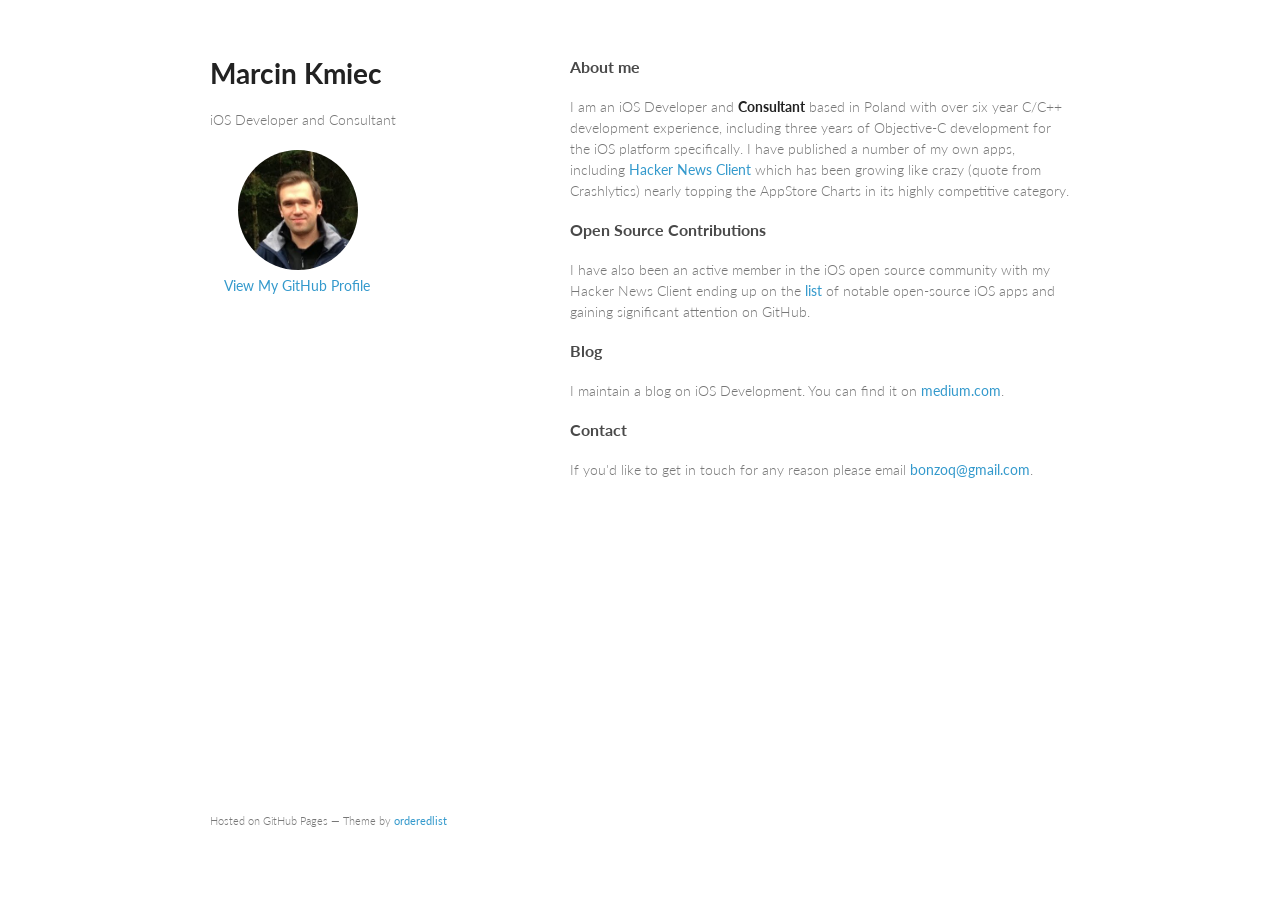
==== index.html @ d4675970 "Initial commit" ====
<!doctype html>
<html>


  <head>
  
  <script>
  (function(i,s,o,g,r,a,m){i['GoogleAnalyticsObject']=r;i[r]=i[r]||function(){
  (i[r].q=i[r].q||[]).push(arguments)},i[r].l=1*new Date();a=s.createElement(o),
  m=s.getElementsByTagName(o)[0];a.async=1;a.src=g;m.parentNode.insertBefore(a,m)
  })(window,document,'script','//www.google-analytics.com/analytics.js','ga');

  ga('create', 'UA-53423031-1', 'auto');
  ga('send', 'pageview');

</script>

    <meta charset="utf-8">
    <meta http-equiv="X-UA-Compatible" content="chrome=1">
    <title>Marcin Kmiec iOS Developer</title>

    <link rel="stylesheet" href="stylesheets/styles.css">
    <link rel="stylesheet" href="stylesheets/pygment_trac.css">
    <meta name="viewport" content="width=device-width, initial-scale=1, user-scalable=no">
    <!--[if lt IE 9]>
    <script src="//html5shiv.googlecode.com/svn/trunk/html5.js"></script>
    <![endif]-->
  </head>
  <body>
    <div class="wrapper">
      <header>
        <h1>Marcin Kmiec</h1>
        <p>iOS Developer and Consultant</p>
        
        
        <img src="dsad2313.jpeg" 
         width="120 px" height="120 px" style="margin-left:2em;  border-radius: 50%;">

        <p class="view" style="margin-left:1em;" ><a href="https://github.com/bonzoq">View My GitHub Profile</a></p>

      </header>
      <section>
        <h3>
<a id="about-me" class="anchor" href="#about-me" aria-hidden="true"><span class="octicon octicon-link"></span></a>About me</h3>

<p>I am an iOS Developer and <strong>Consultant</strong> based in Poland with over six year C/C++ development experience, including three years of Objective-C development for the iOS platform specifically. I have published a number of my own apps, including <a href="https://itunes.apple.com/us/app/hacker-news-client/id939454231?mt=8&amp;ign-mpt=uo%3D4">Hacker News Client</a> which has been growing like crazy (quote from Crashlytics) nearly topping the AppStore Charts in its highly competitive category. </p>

<h3>
<a id="open-source-contributions" class="anchor" href="#open-source-contributions" aria-hidden="true"><span class="octicon octicon-link"></span></a>Open Source Contributions</h3>

<p>I have also been an active member in the iOS open source community with my Hacker News Client ending up on the <a href="http://en.wikipedia.org/wiki/List_of_free_and_open-source_iOS_applications#News">list</a> of notable open-source iOS apps and gaining significant attention on GitHub.</p>

<h3>
<a id="blog" class="anchor" href="#blog" aria-hidden="true"><span class="octicon octicon-link"></span></a>Blog</h3>

<p>I maintain a blog on iOS Development. You can find it on <a href="https://medium.com/@Bonzoq">medium.com</a>. </p>

<h3>
<a id="contact" class="anchor" href="#contact" aria-hidden="true"><span class="octicon octicon-link"></span></a>Contact</h3>

<p>If you'd like to get in touch for any reason please email <a href="mailto:bonzoq@gmail.com">bonzoq@gmail.com</a>. </p>
      </section>
      <footer>
        <p><small>Hosted on GitHub Pages &mdash; Theme by <a href="https://github.com/orderedlist">orderedlist</a></small></p>
      </footer>
    </div>
    <script src="javascripts/scale.fix.js"></script>
    
  </body>
</html>
---- stylesheets/styles.css ----
@import url(https://fonts.googleapis.com/css?family=Lato:300italic,700italic,300,700);

body {
  padding:50px;
  font:14px/1.5 Lato, "Helvetica Neue", Helvetica, Arial, sans-serif;
  color:#777;
  font-weight:300;
}

h1, h2, h3, h4, h5, h6 {
  color:#222;
  margin:0 0 20px;
}

p, ul, ol, table, pre, dl {
  margin:0 0 20px;
}

h1, h2, h3 {
  line-height:1.1;
}

h1 {
  font-size:28px;
}

h2 {
  color:#393939;
}

h3, h4, h5, h6 {
  color:#494949;
}

a {
  color:#39c;
  font-weight:400;
  text-decoration:none;
}

a small {
  font-size:11px;
  color:#777;
  margin-top:-0.6em;
  display:block;
}

.wrapper {
  width:860px;
  margin:0 auto;
}

blockquote {
  border-left:1px solid #e5e5e5;
  margin:0;
  padding:0 0 0 20px;
  font-style:italic;
}

code, pre {
  font-family:Monaco, Bitstream Vera Sans Mono, Lucida Console, Terminal;
  color:#333;
  font-size:12px;
}

pre {
  padding:8px 15px;
  background: #f8f8f8;
  border-radius:5px;
  border:1px solid #e5e5e5;
  overflow-x: auto;
}

table {
  width:100%;
  border-collapse:collapse;
}

th, td {
  text-align:left;
  padding:5px 10px;
  border-bottom:1px solid #e5e5e5;
}

dt {
  color:#444;
  font-weight:700;
}

th {
  color:#444;
}

img {
  max-width:100%;
}

header {
  width:270px;
  float:left;
  position:fixed;
}

header ul {
  list-style:none;
  height:40px;

  padding:0;

  background: #eee;
  background: -moz-linear-gradient(top, #f8f8f8 0%, #dddddd 100%);
  background: -webkit-gradient(linear, left top, left bottom, color-stop(0%,#f8f8f8), color-stop(100%,#dddddd));
  background: -webkit-linear-gradient(top, #f8f8f8 0%,#dddddd 100%);
  background: -o-linear-gradient(top, #f8f8f8 0%,#dddddd 100%);
  background: -ms-linear-gradient(top, #f8f8f8 0%,#dddddd 100%);
  background: linear-gradient(top, #f8f8f8 0%,#dddddd 100%);

  border-radius:5px;
  border:1px solid #d2d2d2;
  box-shadow:inset #fff 0 1px 0, inset rgba(0,0,0,0.03) 0 -1px 0;
  width:270px;
}

header li {
  width:89px;
  float:left;
  border-right:1px solid #d2d2d2;
  height:40px;
}

header ul a {
  line-height:1;
  font-size:11px;
  color:#999;
  display:block;
  text-align:center;
  padding-top:6px;
  height:40px;
}

strong {
  color:#222;
  font-weight:700;
}

header ul li + li {
  width:88px;
  border-left:1px solid #fff;
}

header ul li + li + li {
  border-right:none;
  width:89px;
}

header ul a strong {
  font-size:14px;
  display:block;
  color:#222;
}

section {
  width:500px;
  float:right;
  padding-bottom:50px;
}

small {
  font-size:11px;
}

hr {
  border:0;
  background:#e5e5e5;
  height:1px;
  margin:0 0 20px;
}

footer {
  width:270px;
  float:left;
  position:fixed;
  bottom:50px;
}

@media print, screen and (max-width: 960px) {

  div.wrapper {
    width:auto;
    margin:0;
  }

  header, section, footer {
    float:none;
    position:static;
    width:auto;
  }

  header {
    padding-right:320px;
  }

  section {
    border:1px solid #e5e5e5;
    border-width:1px 0;
    padding:20px 0;
    margin:0 0 20px;
  }

  header a small {
    display:inline;
  }

  header ul {
    position:absolute;
    right:50px;
    top:52px;
  }
}

@media print, screen and (max-width: 720px) {
  body {
    word-wrap:break-word;
  }

  header {
    padding:0;
  }

  header ul, header p.view {
    position:static;
  }

  pre, code {
    word-wrap:normal;
  }
}

@media print, screen and (max-width: 480px) {
  body {
    padding:15px;
  }

  header ul {
    display:none;
  }
}

@media print {
  body {
    padding:0.4in;
    font-size:12pt;
    color:#444;
  }
}
---- stylesheets/pygment_trac.css ----
.highlight  { background: #ffffff; }
.highlight .c { color: #999988; font-style: italic } /* Comment */
.highlight .err { color: #a61717; background-color: #e3d2d2 } /* Error */
.highlight .k { font-weight: bold } /* Keyword */
.highlight .o { font-weight: bold } /* Operator */
.highlight .cm { color: #999988; font-style: italic } /* Comment.Multiline */
.highlight .cp { color: #999999; font-weight: bold } /* Comment.Preproc */
.highlight .c1 { color: #999988; font-style: italic } /* Comment.Single */
.highlight .cs { color: #999999; font-weight: bold; font-style: italic } /* Comment.Special */
.highlight .gd { color: #000000; background-color: #ffdddd } /* Generic.Deleted */
.highlight .gd .x { color: #000000; background-color: #ffaaaa } /* Generic.Deleted.Specific */
.highlight .ge { font-style: italic } /* Generic.Emph */
.highlight .gr { color: #aa0000 } /* Generic.Error */
.highlight .gh { color: #999999 } /* Generic.Heading */
.highlight .gi { color: #000000; background-color: #ddffdd } /* Generic.Inserted */
.highlight .gi .x { color: #000000; background-color: #aaffaa } /* Generic.Inserted.Specific */
.highlight .go { color: #888888 } /* Generic.Output */
.highlight .gp { color: #555555 } /* Generic.Prompt */
.highlight .gs { font-weight: bold } /* Generic.Strong */
.highlight .gu { color: #800080; font-weight: bold; } /* Generic.Subheading */
.highlight .gt { color: #aa0000 } /* Generic.Traceback */
.highlight .kc { font-weight: bold } /* Keyword.Constant */
.highlight .kd { font-weight: bold } /* Keyword.Declaration */
.highlight .kn { font-weight: bold } /* Keyword.Namespace */
.highlight .kp { font-weight: bold } /* Keyword.Pseudo */
.highlight .kr { font-weight: bold } /* Keyword.Reserved */
.highlight .kt { color: #445588; font-weight: bold } /* Keyword.Type */
.highlight .m { color: #009999 } /* Literal.Number */
.highlight .s { color: #d14 } /* Literal.String */
.highlight .na { color: #008080 } /* Name.Attribute */
.highlight .nb { color: #0086B3 } /* Name.Builtin */
.highlight .nc { color: #445588; font-weight: bold } /* Name.Class */
.highlight .no { color: #008080 } /* Name.Constant */
.highlight .ni { color: #800080 } /* Name.Entity */
.highlight .ne { color: #990000; font-weight: bold } /* Name.Exception */
.highlight .nf { color: #990000; font-weight: bold } /* Name.Function */
.highlight .nn { color: #555555 } /* Name.Namespace */
.highlight .nt { color: #000080 } /* Name.Tag */
.highlight .nv { color: #008080 } /* Name.Variable */
.highlight .ow { font-weight: bold } /* Operator.Word */
.highlight .w { color: #bbbbbb } /* Text.Whitespace */
.highlight .mf { color: #009999 } /* Literal.Number.Float */
.highlight .mh { color: #009999 } /* Literal.Number.Hex */
.highlight .mi { color: #009999 } /* Literal.Number.Integer */
.highlight .mo { color: #009999 } /* Literal.Number.Oct */
.highlight .sb { color: #d14 } /* Literal.String.Backtick */
.highlight .sc { color: #d14 } /* Literal.String.Char */
.highlight .sd { color: #d14 } /* Literal.String.Doc */
.highlight .s2 { color: #d14 } /* Literal.String.Double */
.highlight .se { color: #d14 } /* Literal.String.Escape */
.highlight .sh { color: #d14 } /* Literal.String.Heredoc */
.highlight .si { color: #d14 } /* Literal.String.Interpol */
.highlight .sx { color: #d14 } /* Literal.String.Other */
.highlight .sr { color: #009926 } /* Literal.String.Regex */
.highlight .s1 { color: #d14 } /* Literal.String.Single */
.highlight .ss { color: #990073 } /* Literal.String.Symbol */
.highlight .bp { color: #999999 } /* Name.Builtin.Pseudo */
.highlight .vc { color: #008080 } /* Name.Variable.Class */
.highlight .vg { color: #008080 } /* Name.Variable.Global */
.highlight .vi { color: #008080 } /* Name.Variable.Instance */
.highlight .il { color: #009999 } /* Literal.Number.Integer.Long */

.type-csharp .highlight .k { color: #0000FF }
.type-csharp .highlight .kt { color: #0000FF }
.type-csharp .highlight .nf { color: #000000; font-weight: normal }
.type-csharp .highlight .nc { color: #2B91AF }
.type-csharp .highlight .nn { color: #000000 }
.type-csharp .highlight .s { color: #A31515 }
.type-csharp .highlight .sc { color: #A31515 }
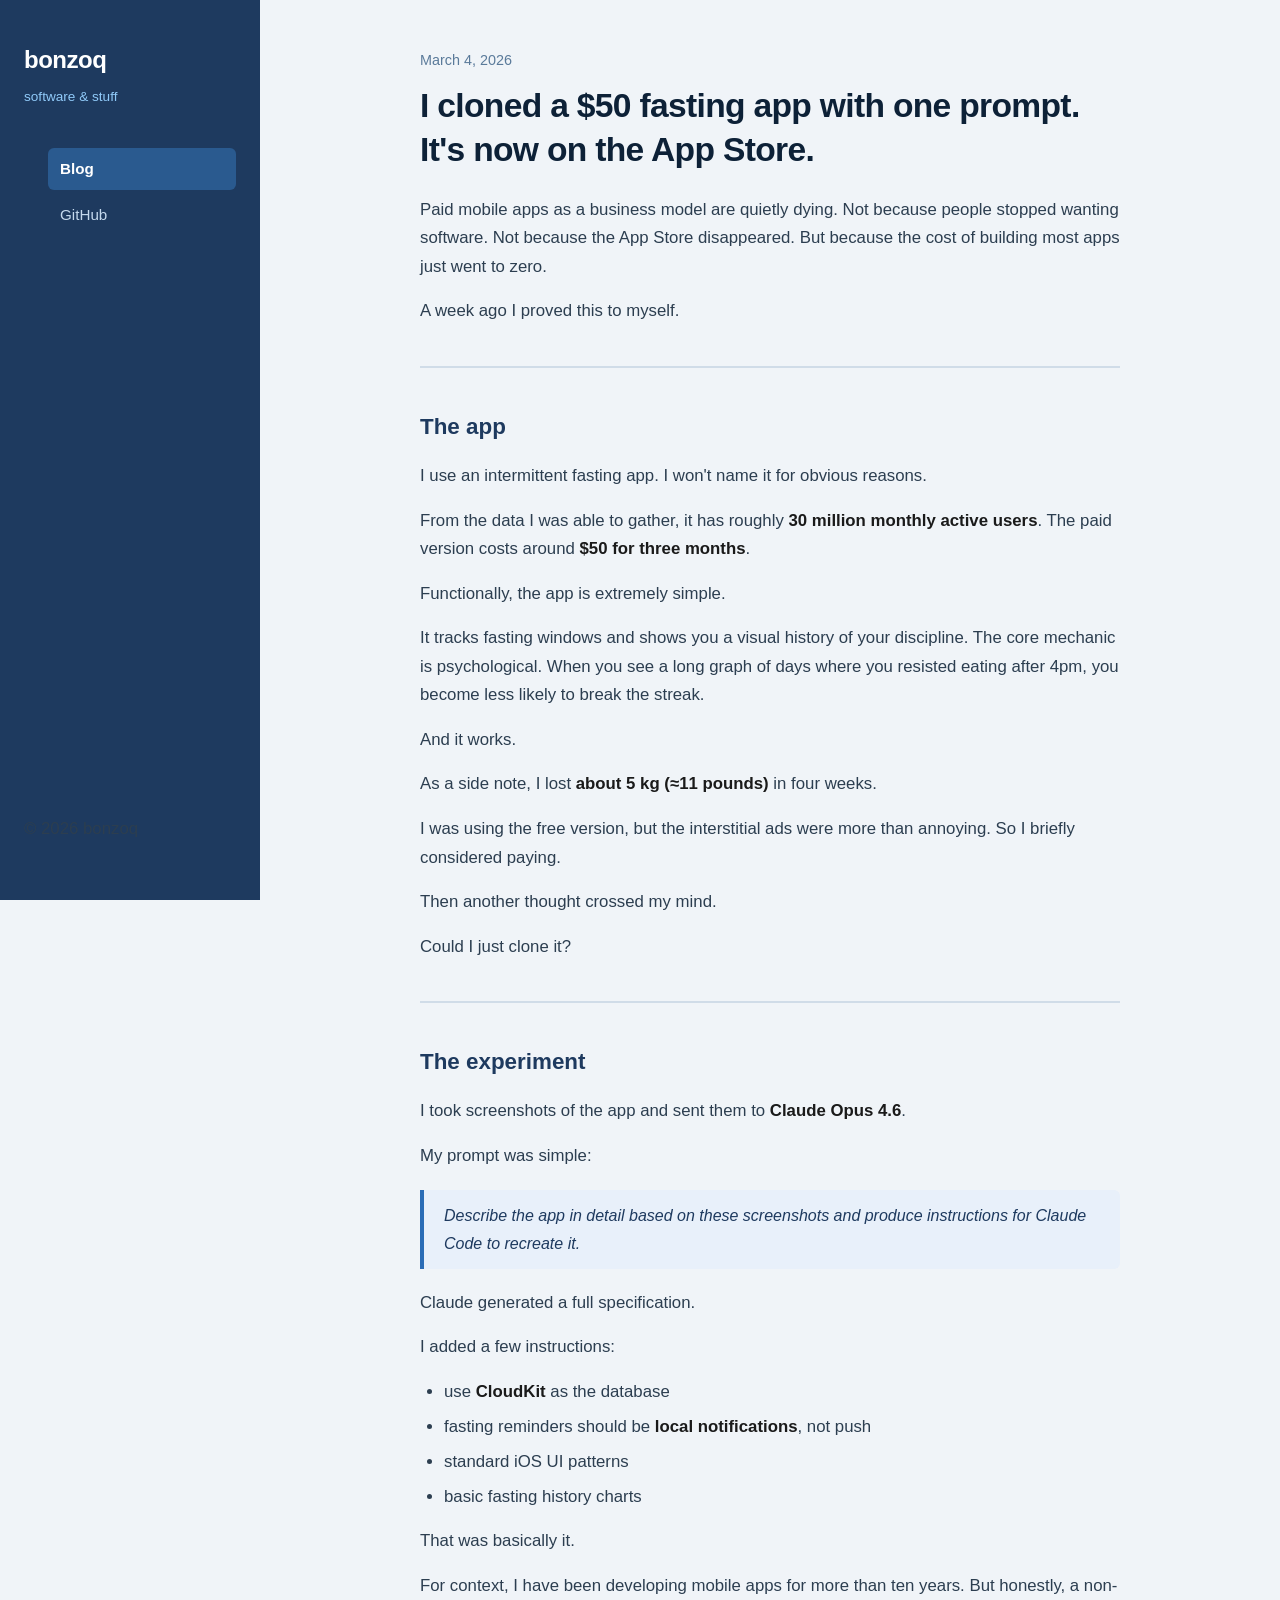
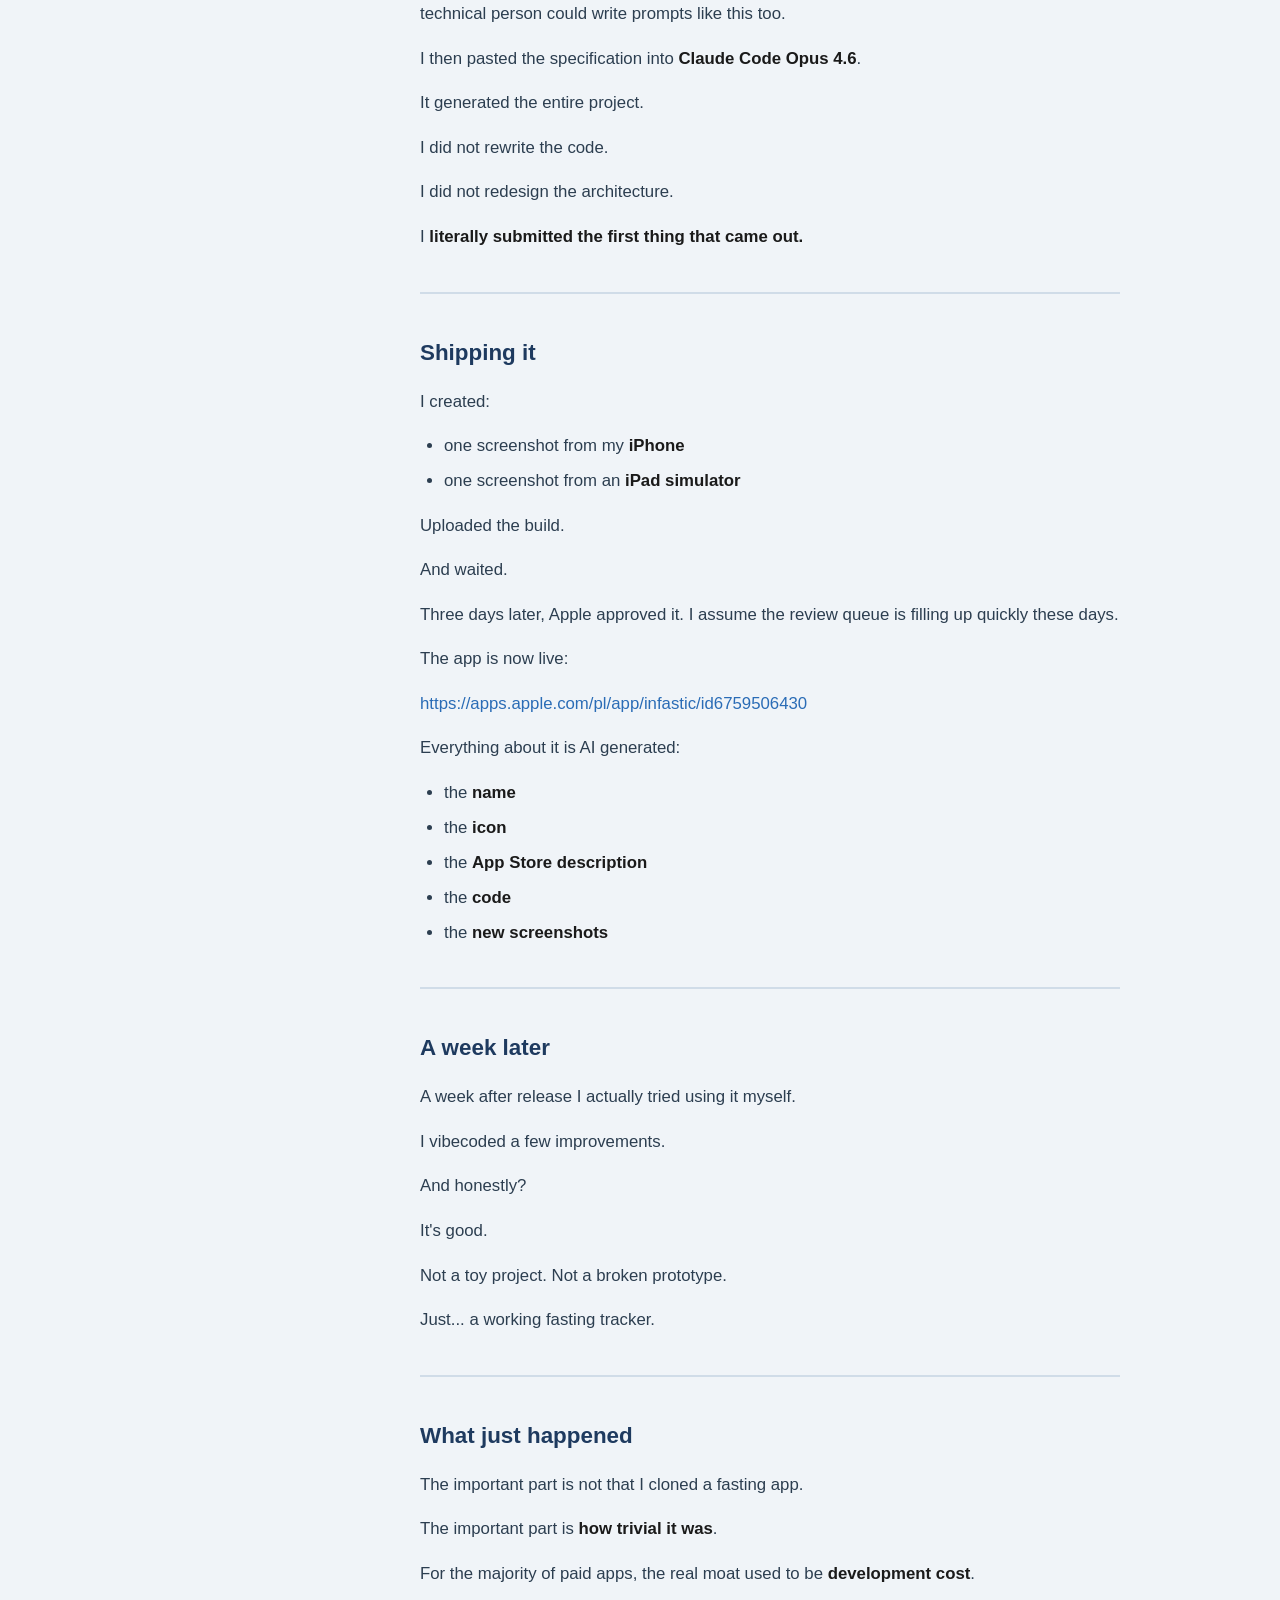
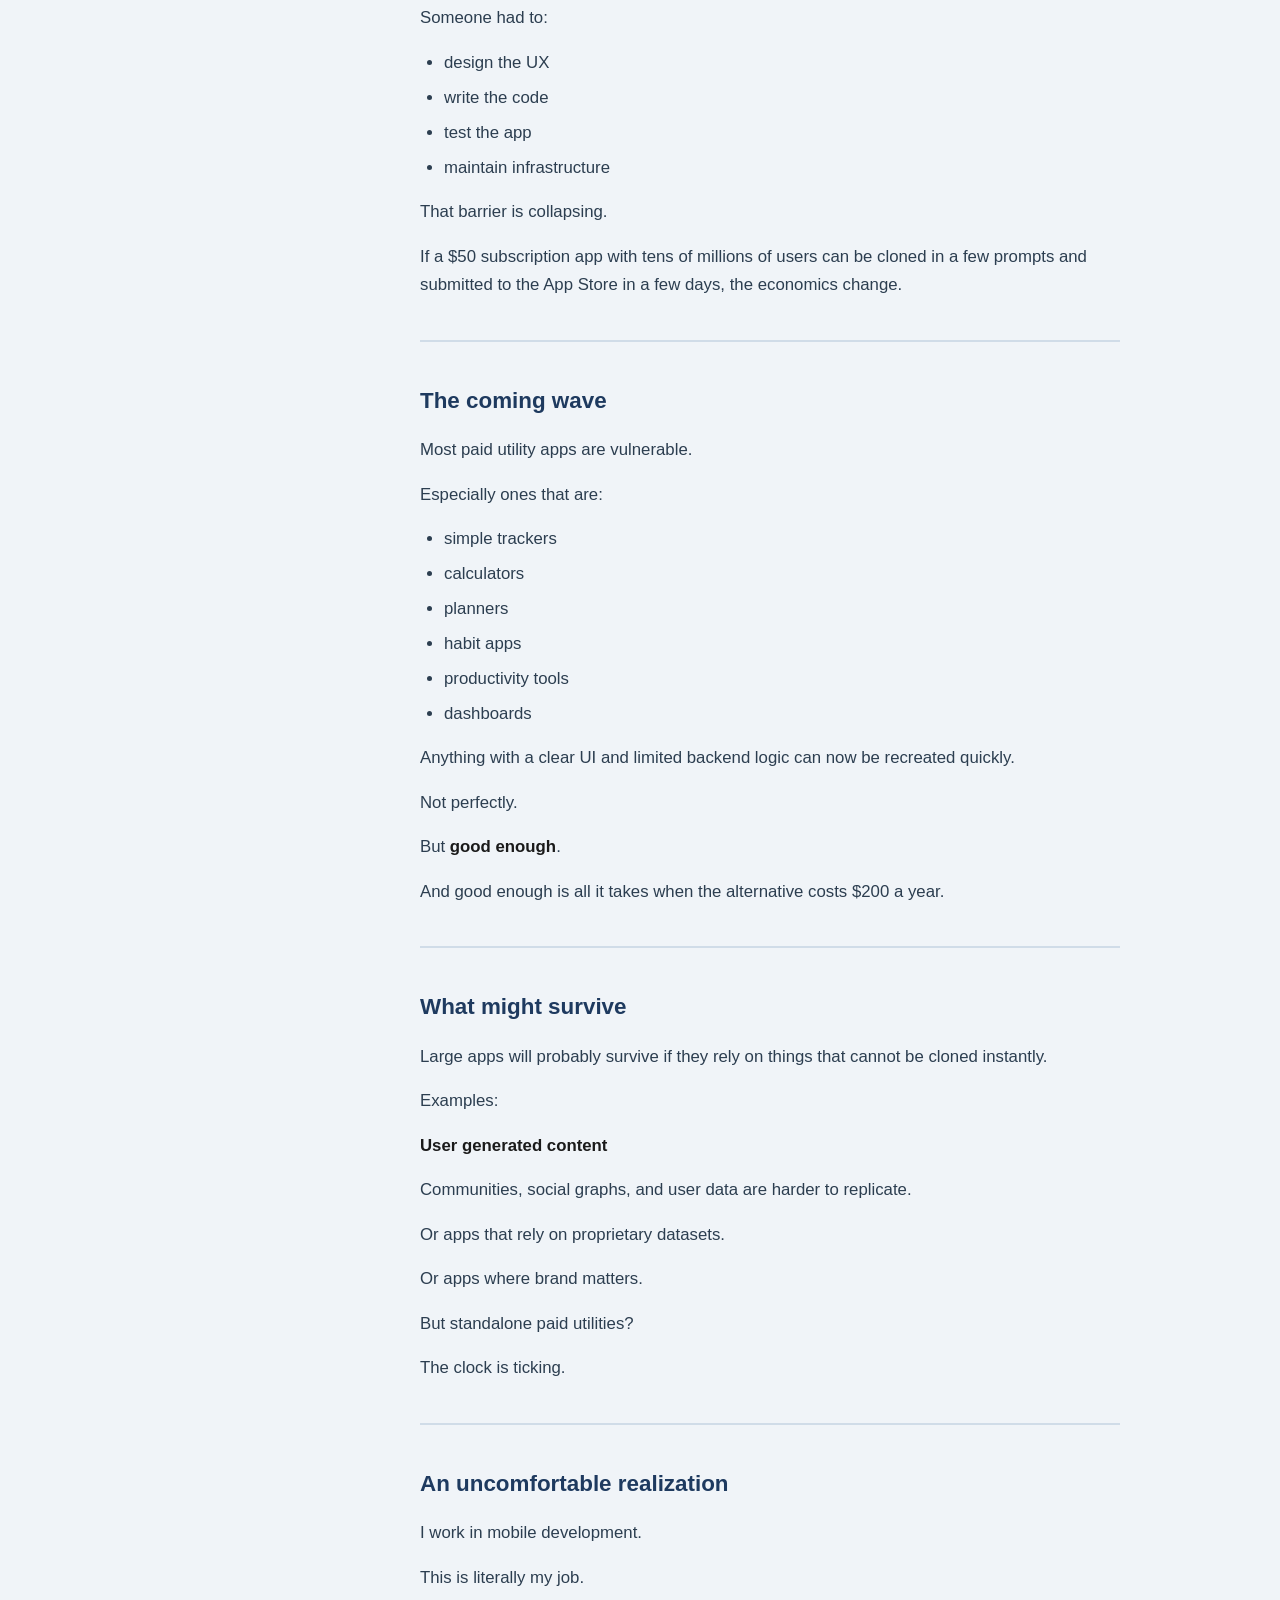
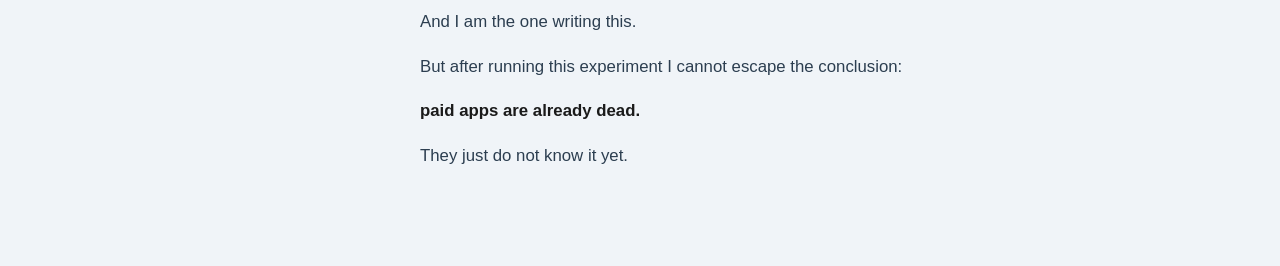
==== commit 4d6e7e08: "Initial blog with first post: paid apps are dead Co-Authored-By: Claude Opus 4.6 <noreply@anthropic." ====
--- a/index.html
+++ b/index.html
@@ -1,70 +1,159 @@
-<!doctype html>
-<html>
+<!DOCTYPE html>
+<html lang="en">
+<head>
+    <meta charset="UTF-8">
+    <meta name="viewport" content="width=device-width, initial-scale=1.0">
+    <title>bonzoq</title>
+    <link rel="stylesheet" href="style.css">
+</head>
+<body>
+    <aside class="sidebar">
+        <div class="sidebar-inner">
+            <a href="/" class="logo">bonzoq</a>
+            <p class="tagline">software & stuff</p>
+            <nav>
+                <ul>
+                    <li><a href="/" class="active">Blog</a></li>
+                    <li><a href="https://github.com/bonzoq">GitHub</a></li>
+                </ul>
+            </nav>
+            <div class="sidebar-footer">
+                <p>&copy; 2026 bonzoq</p>
+            </div>
+        </div>
+    </aside>
 
+    <main>
+        <article>
+            <div class="post-meta">March 4, 2026</div>
+            <h1>I cloned a $50 fasting app with one prompt. It's now on the App Store.</h1>
 
-  <head>
-  
-  <script>
-  (function(i,s,o,g,r,a,m){i['GoogleAnalyticsObject']=r;i[r]=i[r]||function(){
-  (i[r].q=i[r].q||[]).push(arguments)},i[r].l=1*new Date();a=s.createElement(o),
-  m=s.getElementsByTagName(o)[0];a.async=1;a.src=g;m.parentNode.insertBefore(a,m)
-  })(window,document,'script','//www.google-analytics.com/analytics.js','ga');
+            <p>Paid mobile apps as a business model are quietly dying. Not because people stopped wanting software. Not because the App Store disappeared. But because the cost of building most apps just went to zero.</p>
+            <p>A week ago I proved this to myself.</p>
 
-  ga('create', 'UA-53423031-1', 'auto');
-  ga('send', 'pageview');
+            <hr>
 
-</script>
+            <h2>The app</h2>
+            <p>I use an intermittent fasting app. I won't name it for obvious reasons.</p>
+            <p>From the data I was able to gather, it has roughly <strong>30 million monthly active users</strong>. The paid version costs around <strong>$50 for three months</strong>.</p>
+            <p>Functionally, the app is extremely simple.</p>
+            <p>It tracks fasting windows and shows you a visual history of your discipline. The core mechanic is psychological. When you see a long graph of days where you resisted eating after 4pm, you become less likely to break the streak.</p>
+            <p>And it works.</p>
+            <p>As a side note, I lost <strong>about 5 kg (&asymp;11 pounds)</strong> in four weeks.</p>
+            <p>I was using the free version, but the interstitial ads were more than annoying. So I briefly considered paying.</p>
+            <p>Then another thought crossed my mind.</p>
+            <p>Could I just clone it?</p>
 
-    <meta charset="utf-8">
-    <meta http-equiv="X-UA-Compatible" content="chrome=1">
-    <title>Marcin Kmiec iOS Developer</title>
+            <hr>
 
-    <link rel="stylesheet" href="stylesheets/styles.css">
-    <link rel="stylesheet" href="stylesheets/pygment_trac.css">
-    <meta name="viewport" content="width=device-width, initial-scale=1, user-scalable=no">
-    <!--[if lt IE 9]>
-    <script src="//html5shiv.googlecode.com/svn/trunk/html5.js"></script>
-    <![endif]-->
-  </head>
-  <body>
-    <div class="wrapper">
-      <header>
-        <h1>Marcin Kmiec</h1>
-        <p>iOS Developer and Consultant</p>
-        
-        
-        <img src="dsad2313.jpeg" 
-         width="120 px" height="120 px" style="margin-left:2em;  border-radius: 50%;">
+            <h2>The experiment</h2>
+            <p>I took screenshots of the app and sent them to <strong>Claude Opus 4.6</strong>.</p>
+            <p>My prompt was simple:</p>
+            <blockquote>Describe the app in detail based on these screenshots and produce instructions for Claude Code to recreate it.</blockquote>
+            <p>Claude generated a full specification.</p>
+            <p>I added a few instructions:</p>
+            <ul>
+                <li>use <strong>CloudKit</strong> as the database</li>
+                <li>fasting reminders should be <strong>local notifications</strong>, not push</li>
+                <li>standard iOS UI patterns</li>
+                <li>basic fasting history charts</li>
+            </ul>
+            <p>That was basically it.</p>
+            <p>For context, I have been developing mobile apps for more than ten years. But honestly, a non-technical person could write prompts like this too.</p>
+            <p>I then pasted the specification into <strong>Claude Code Opus 4.6</strong>.</p>
+            <p>It generated the entire project.</p>
+            <p>I did not rewrite the code.</p>
+            <p>I did not redesign the architecture.</p>
+            <p>I <strong>literally submitted the first thing that came out.</strong></p>
 
-        <p class="view" style="margin-left:1em;" ><a href="https://github.com/bonzoq">View My GitHub Profile</a></p>
+            <hr>
 
-      </header>
-      <section>
-        <h3>
-<a id="about-me" class="anchor" href="#about-me" aria-hidden="true"><span class="octicon octicon-link"></span></a>About me</h3>
+            <h2>Shipping it</h2>
+            <p>I created:</p>
+            <ul>
+                <li>one screenshot from my <strong>iPhone</strong></li>
+                <li>one screenshot from an <strong>iPad simulator</strong></li>
+            </ul>
+            <p>Uploaded the build.</p>
+            <p>And waited.</p>
+            <p>Three days later, Apple approved it. I assume the review queue is filling up quickly these days.</p>
+            <p>The app is now live:</p>
+            <p><a href="https://apps.apple.com/pl/app/infastic/id6759506430">https://apps.apple.com/pl/app/infastic/id6759506430</a></p>
+            <p>Everything about it is AI generated:</p>
+            <ul>
+                <li>the <strong>name</strong></li>
+                <li>the <strong>icon</strong></li>
+                <li>the <strong>App Store description</strong></li>
+                <li>the <strong>code</strong></li>
+                <li>the <strong>new screenshots</strong></li>
+            </ul>
 
-<p>I am an iOS Developer and <strong>Consultant</strong> based in Poland with over six year C/C++ development experience, including three years of Objective-C development for the iOS platform specifically. I have published a number of my own apps, including <a href="https://itunes.apple.com/us/app/hacker-news-client/id939454231?mt=8&amp;ign-mpt=uo%3D4">Hacker News Client</a> which has been growing like crazy (quote from Crashlytics) nearly topping the AppStore Charts in its highly competitive category. </p>
+            <hr>
 
-<h3>
-<a id="open-source-contributions" class="anchor" href="#open-source-contributions" aria-hidden="true"><span class="octicon octicon-link"></span></a>Open Source Contributions</h3>
+            <h2>A week later</h2>
+            <p>A week after release I actually tried using it myself.</p>
+            <p>I vibecoded a few improvements.</p>
+            <p>And honestly?</p>
+            <p>It's good.</p>
+            <p>Not a toy project. Not a broken prototype.</p>
+            <p>Just... a working fasting tracker.</p>
 
-<p>I have also been an active member in the iOS open source community with my Hacker News Client ending up on the <a href="http://en.wikipedia.org/wiki/List_of_free_and_open-source_iOS_applications#News">list</a> of notable open-source iOS apps and gaining significant attention on GitHub.</p>
+            <hr>
 
-<h3>
-<a id="blog" class="anchor" href="#blog" aria-hidden="true"><span class="octicon octicon-link"></span></a>Blog</h3>
+            <h2>What just happened</h2>
+            <p>The important part is not that I cloned a fasting app.</p>
+            <p>The important part is <strong>how trivial it was</strong>.</p>
+            <p>For the majority of paid apps, the real moat used to be <strong>development cost</strong>.</p>
+            <p>Someone had to:</p>
+            <ul>
+                <li>design the UX</li>
+                <li>write the code</li>
+                <li>test the app</li>
+                <li>maintain infrastructure</li>
+            </ul>
+            <p>That barrier is collapsing.</p>
+            <p>If a $50 subscription app with tens of millions of users can be cloned in a few prompts and submitted to the App Store in a few days, the economics change.</p>
 
-<p>I maintain a blog on iOS Development. You can find it on <a href="https://medium.com/@Bonzoq">medium.com</a>. </p>
+            <hr>
 
-<h3>
-<a id="contact" class="anchor" href="#contact" aria-hidden="true"><span class="octicon octicon-link"></span></a>Contact</h3>
+            <h2>The coming wave</h2>
+            <p>Most paid utility apps are vulnerable.</p>
+            <p>Especially ones that are:</p>
+            <ul>
+                <li>simple trackers</li>
+                <li>calculators</li>
+                <li>planners</li>
+                <li>habit apps</li>
+                <li>productivity tools</li>
+                <li>dashboards</li>
+            </ul>
+            <p>Anything with a clear UI and limited backend logic can now be recreated quickly.</p>
+            <p>Not perfectly.</p>
+            <p>But <strong>good enough</strong>.</p>
+            <p>And good enough is all it takes when the alternative costs $200 a year.</p>
 
-<p>If you'd like to get in touch for any reason please email <a href="mailto:bonzoq@gmail.com">bonzoq@gmail.com</a>. </p>
-      </section>
-      <footer>
-        <p><small>Hosted on GitHub Pages &mdash; Theme by <a href="https://github.com/orderedlist">orderedlist</a></small></p>
-      </footer>
-    </div>
-    <script src="javascripts/scale.fix.js"></script>
-    
-  </body>
-</html>+            <hr>
+
+            <h2>What might survive</h2>
+            <p>Large apps will probably survive if they rely on things that cannot be cloned instantly.</p>
+            <p>Examples:</p>
+            <p><strong>User generated content</strong></p>
+            <p>Communities, social graphs, and user data are harder to replicate.</p>
+            <p>Or apps that rely on proprietary datasets.</p>
+            <p>Or apps where brand matters.</p>
+            <p>But standalone paid utilities?</p>
+            <p>The clock is ticking.</p>
+
+            <hr>
+
+            <h2>An uncomfortable realization</h2>
+            <p>I work in mobile development.</p>
+            <p>This is literally my job.</p>
+            <p>And I am the one writing this.</p>
+            <p>But after running this experiment I cannot escape the conclusion:</p>
+            <p><strong>paid apps are already dead.</strong></p>
+            <p>They just do not know it yet.</p>
+        </article>
+    </main>
+</body>
+</html>
--- a/style.css
+++ b/style.css
@@ -0,0 +1,223 @@
+* {
+    margin: 0;
+    padding: 0;
+    box-sizing: border-box;
+}
+
+body {
+    font-family: -apple-system, BlinkMacSystemFont, 'Segoe UI', Helvetica, Arial, sans-serif;
+    line-height: 1.7;
+    color: #1a1a1a;
+    background: #f0f4f8;
+    display: flex;
+    min-height: 100vh;
+}
+
+/* ── Sidebar ── */
+
+.sidebar {
+    width: 260px;
+    background: #1e3a5f;
+    color: #fff;
+    position: fixed;
+    top: 0;
+    left: 0;
+    bottom: 0;
+    display: flex;
+    flex-direction: column;
+}
+
+.sidebar-inner {
+    padding: 2.5rem 1.5rem;
+    display: flex;
+    flex-direction: column;
+    height: 100%;
+}
+
+.logo {
+    font-weight: 800;
+    font-size: 1.5rem;
+    color: #fff;
+    text-decoration: none;
+    letter-spacing: -0.02em;
+}
+
+.logo:hover {
+    color: #90caf9;
+}
+
+.tagline {
+    color: #90caf9;
+    font-size: 0.85rem;
+    margin-top: 0.25rem;
+    margin-bottom: 2.5rem;
+}
+
+.sidebar nav ul {
+    list-style: none;
+}
+
+.sidebar nav li {
+    margin-bottom: 0.25rem;
+}
+
+.sidebar nav a {
+    display: block;
+    padding: 0.5rem 0.75rem;
+    color: #c5d9ed;
+    text-decoration: none;
+    font-size: 0.95rem;
+    border-radius: 6px;
+    transition: background 0.15s, color 0.15s;
+}
+
+.sidebar nav a:hover {
+    background: rgba(255, 255, 255, 0.1);
+    color: #fff;
+}
+
+.sidebar nav a.active {
+    background: #2a5a8f;
+    color: #fff;
+    font-weight: 600;
+}
+
+.sidebar-footer {
+    margin-top: auto;
+    color: #6a8db5;
+    font-size: 0.8rem;
+}
+
+/* ── Main content ── */
+
+main {
+    margin-left: 260px;
+    flex: 1;
+    padding: 3rem 2rem 5rem;
+    display: flex;
+    justify-content: center;
+}
+
+article {
+    max-width: 700px;
+    width: 100%;
+}
+
+.post-meta {
+    color: #5a7a9a;
+    font-size: 0.9rem;
+    margin-bottom: 0.75rem;
+    font-weight: 500;
+}
+
+h1 {
+    font-size: 2.1rem;
+    line-height: 1.3;
+    margin-bottom: 1.5rem;
+    font-weight: 800;
+    letter-spacing: -0.02em;
+    color: #0d2137;
+}
+
+h2 {
+    font-size: 1.4rem;
+    margin-top: 0.5rem;
+    margin-bottom: 1rem;
+    font-weight: 700;
+    color: #1e3a5f;
+}
+
+p {
+    margin-bottom: 1rem;
+    font-size: 1.05rem;
+    color: #2c3e50;
+}
+
+hr {
+    border: none;
+    border-top: 2px solid #d0dce8;
+    margin: 2.5rem 0;
+}
+
+ul {
+    margin-bottom: 1rem;
+    padding-left: 1.5rem;
+}
+
+li {
+    margin-bottom: 0.4rem;
+    font-size: 1.05rem;
+    color: #2c3e50;
+}
+
+a {
+    color: #2a6cb6;
+    text-decoration: none;
+}
+
+a:hover {
+    text-decoration: underline;
+    color: #1a4a80;
+}
+
+strong {
+    color: #1a1a1a;
+}
+
+blockquote {
+    border-left: 4px solid #2a6cb6;
+    padding: 0.75rem 1.25rem;
+    margin: 1.25rem 0;
+    background: #e8f0fa;
+    border-radius: 0 6px 6px 0;
+    color: #1e3a5f;
+    font-style: italic;
+}
+
+/* ── Mobile ── */
+
+@media (max-width: 768px) {
+    body {
+        flex-direction: column;
+    }
+
+    .sidebar {
+        position: relative;
+        width: 100%;
+        height: auto;
+    }
+
+    .sidebar-inner {
+        padding: 1.5rem;
+        flex-direction: row;
+        flex-wrap: wrap;
+        align-items: center;
+        gap: 0.5rem 1.5rem;
+    }
+
+    .tagline {
+        margin: 0;
+    }
+
+    .sidebar nav {
+        width: 100%;
+    }
+
+    .sidebar nav ul {
+        display: flex;
+        gap: 0.25rem;
+    }
+
+    .sidebar-footer {
+        display: none;
+    }
+
+    main {
+        margin-left: 0;
+        padding: 2rem 1.25rem 3rem;
+    }
+
+    h1 {
+        font-size: 1.5rem;
+    }
+}
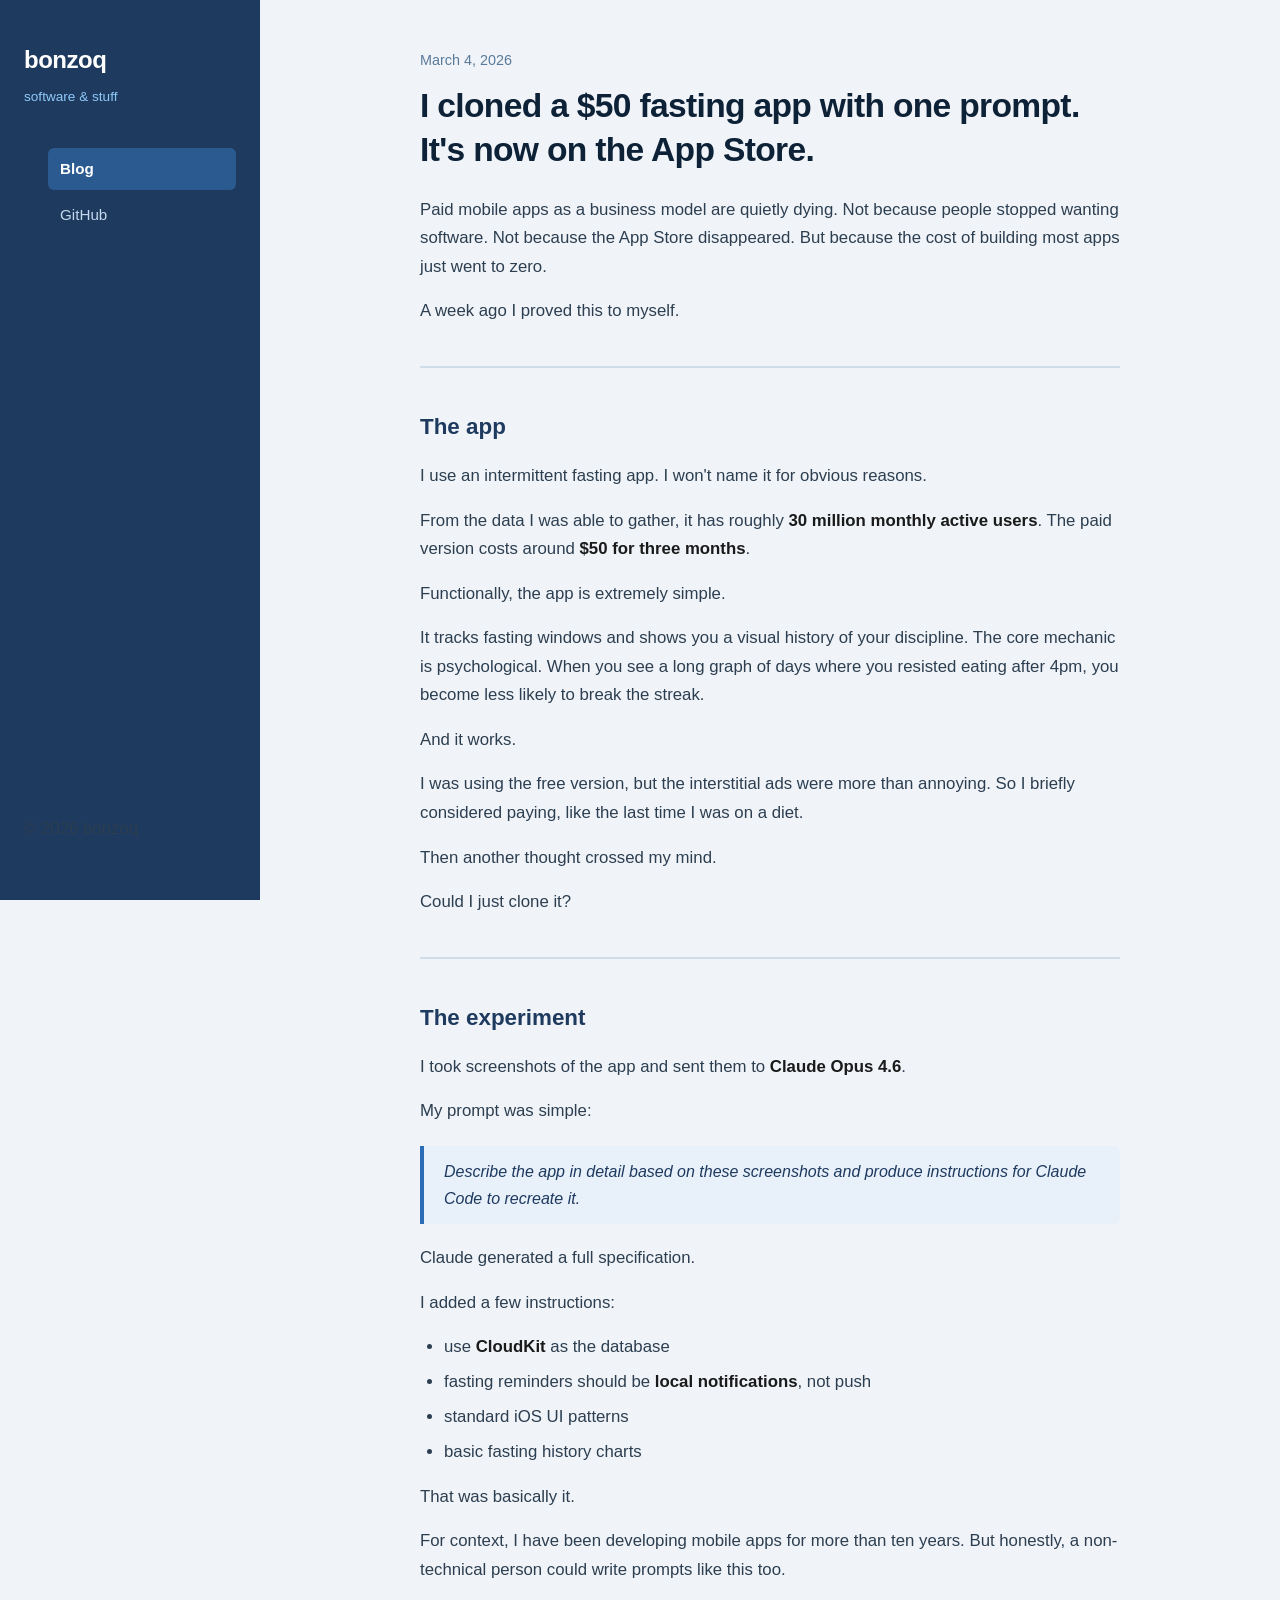
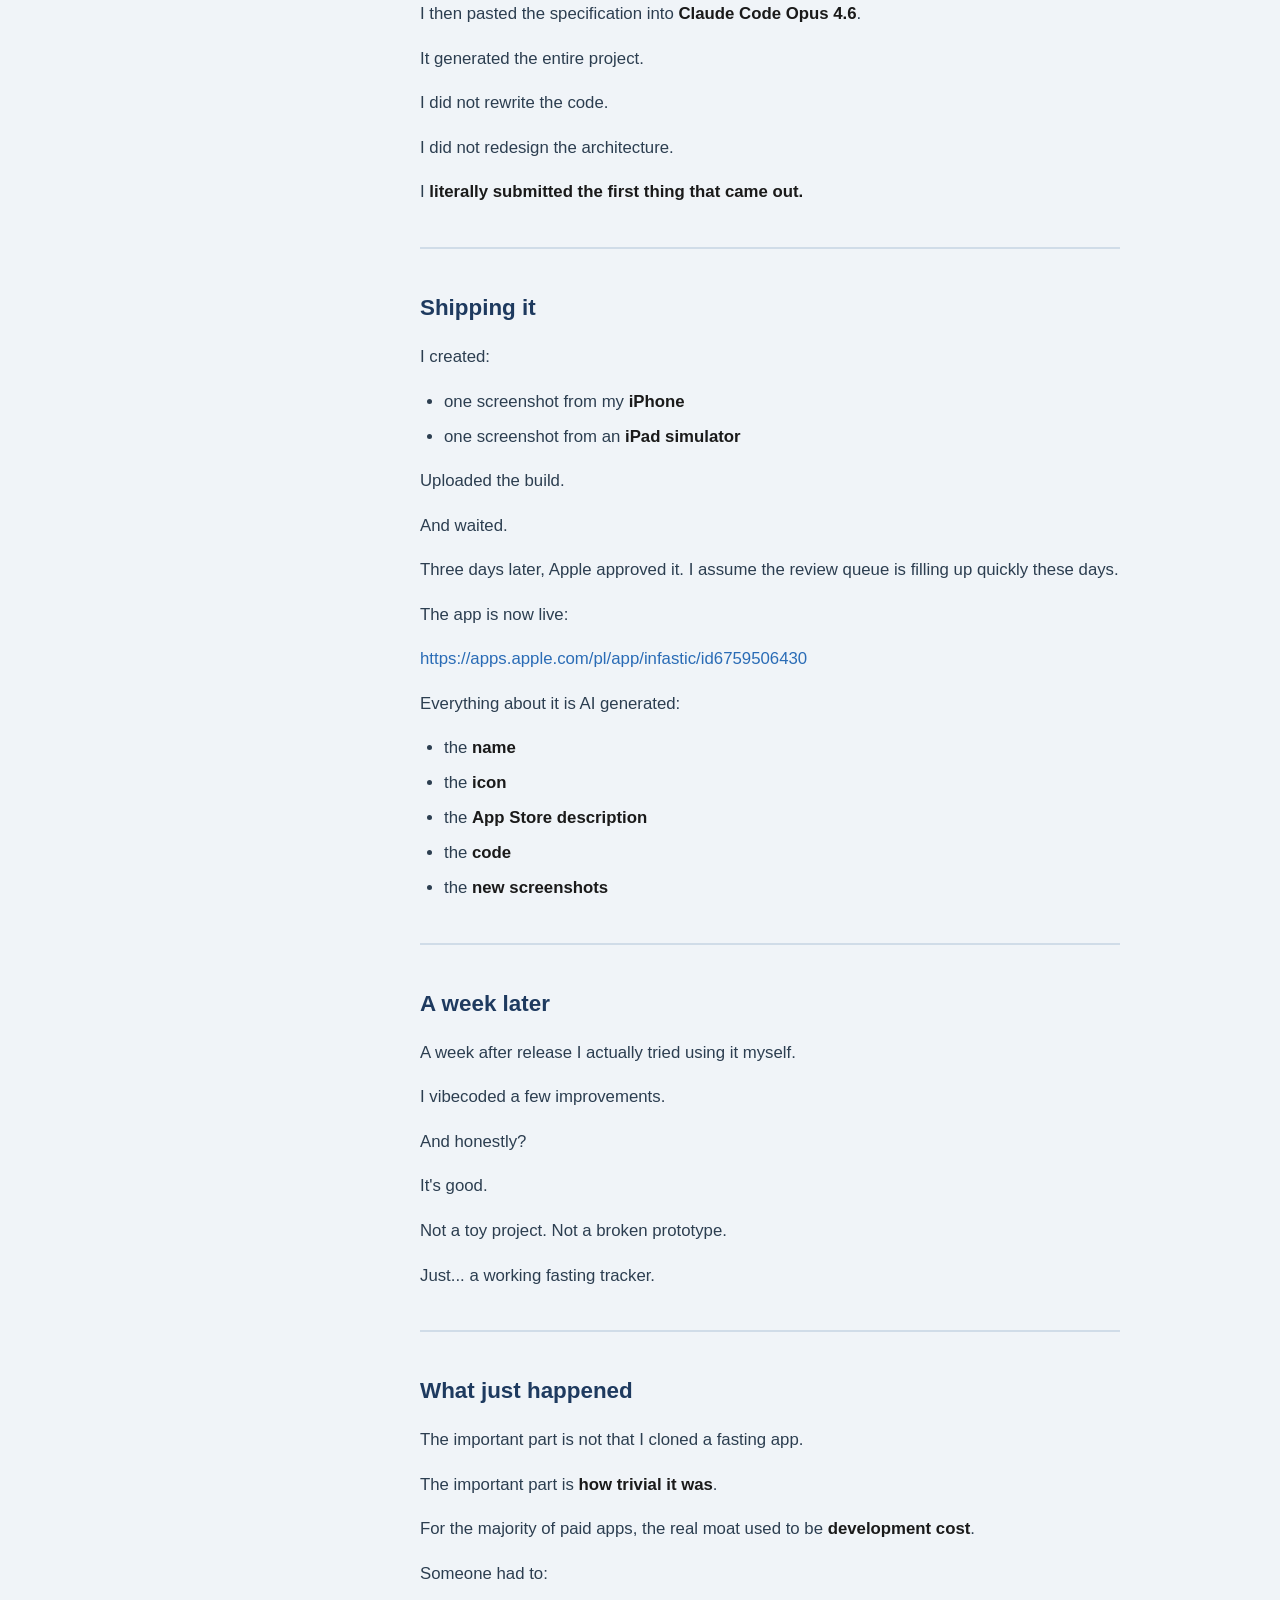
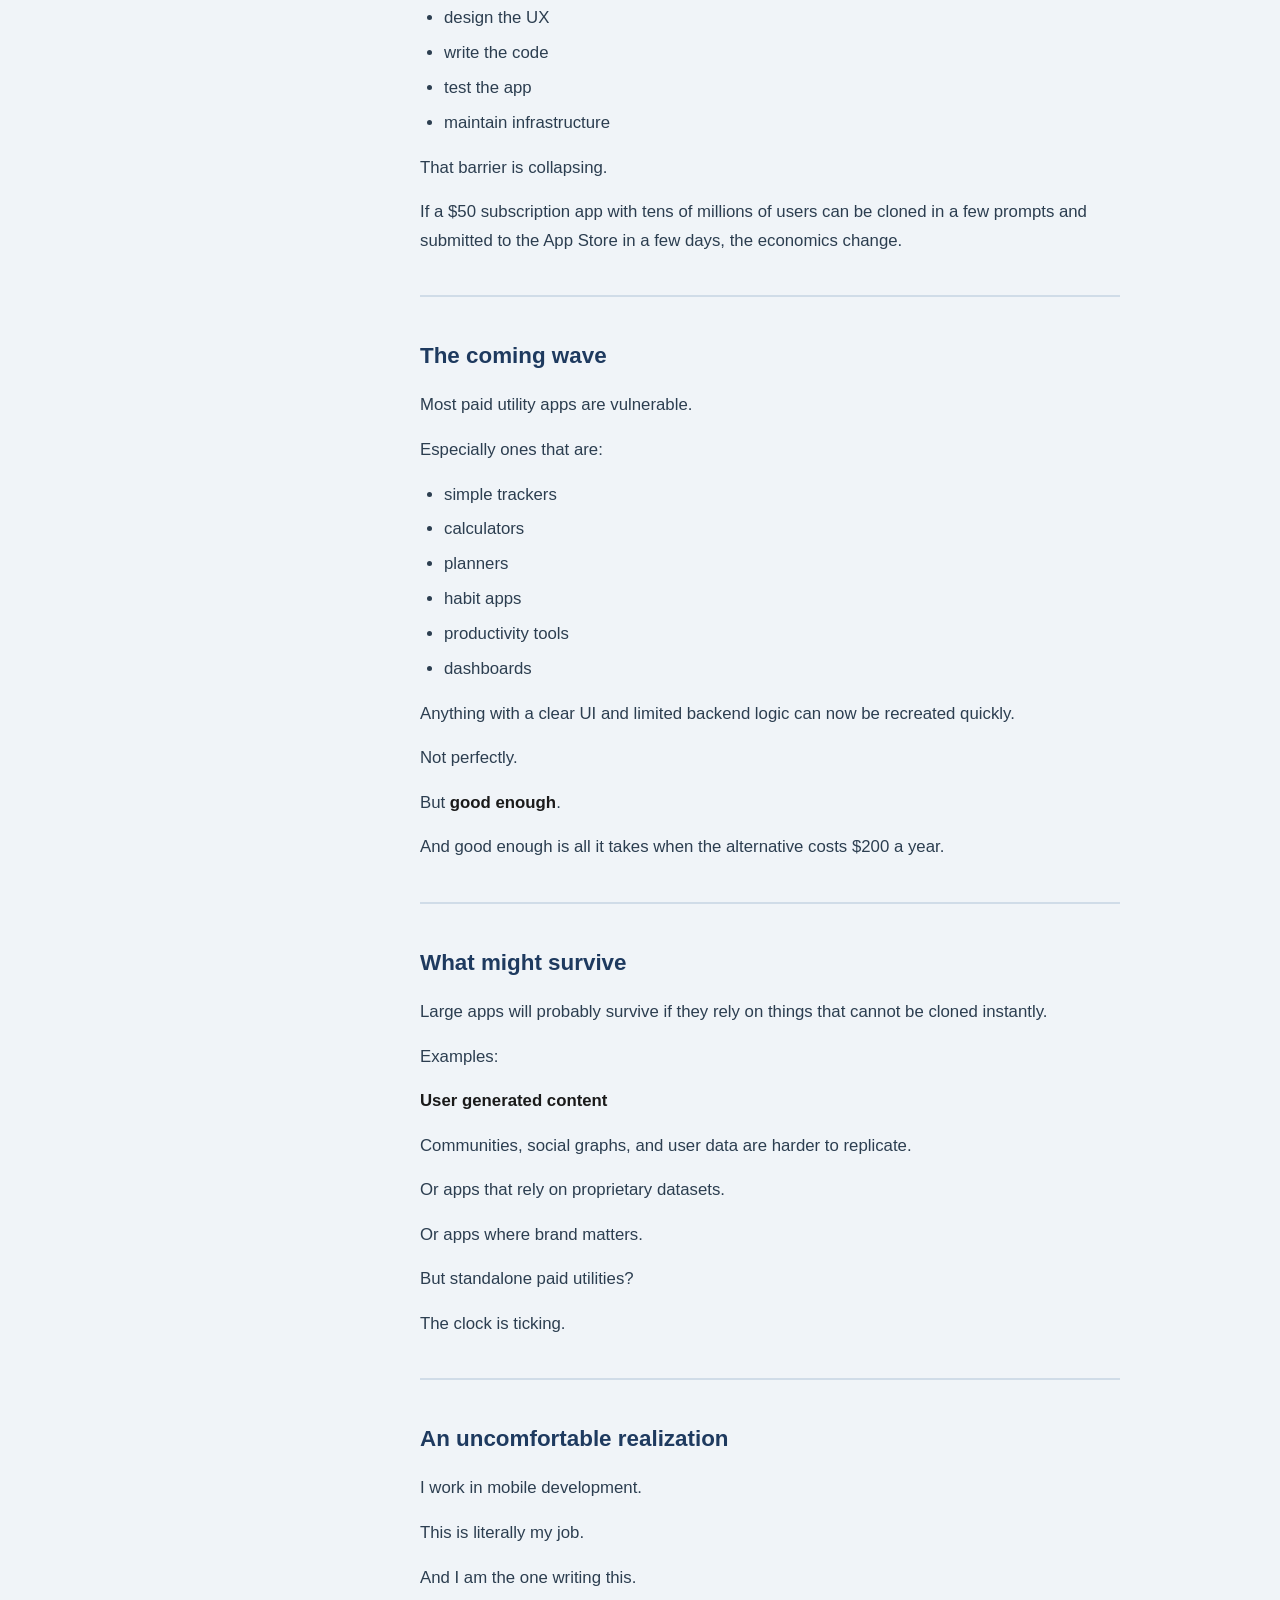
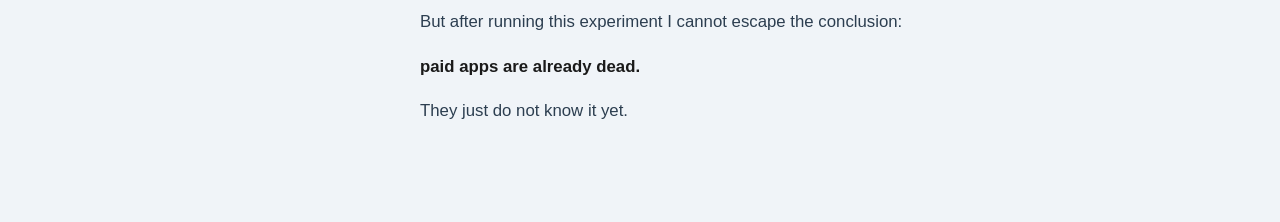
==== commit e62a9565: "Update blog post text Co-Authored-By: Claude Opus 4.6 <noreply@anthropic.com>" ====
--- a/index.html
+++ b/index.html
@@ -5,6 +5,14 @@
     <meta name="viewport" content="width=device-width, initial-scale=1.0">
     <title>bonzoq</title>
     <link rel="stylesheet" href="style.css">
+    <!-- Google tag (gtag.js) -->
+    <script async src="https://www.googletagmanager.com/gtag/js?id=G-9GK0PY5WZR"></script>
+    <script>
+      window.dataLayer = window.dataLayer || [];
+      function gtag(){dataLayer.push(arguments);}
+      gtag('js', new Date());
+      gtag('config', 'G-9GK0PY5WZR');
+    </script>
 </head>
 <body>
     <aside class="sidebar">
@@ -39,8 +47,7 @@
             <p>Functionally, the app is extremely simple.</p>
             <p>It tracks fasting windows and shows you a visual history of your discipline. The core mechanic is psychological. When you see a long graph of days where you resisted eating after 4pm, you become less likely to break the streak.</p>
             <p>And it works.</p>
-            <p>As a side note, I lost <strong>about 5 kg (&asymp;11 pounds)</strong> in four weeks.</p>
-            <p>I was using the free version, but the interstitial ads were more than annoying. So I briefly considered paying.</p>
+            <p>I was using the free version, but the interstitial ads were more than annoying. So I briefly considered paying, like the last time I was on a diet.</p>
             <p>Then another thought crossed my mind.</p>
             <p>Could I just clone it?</p>
 
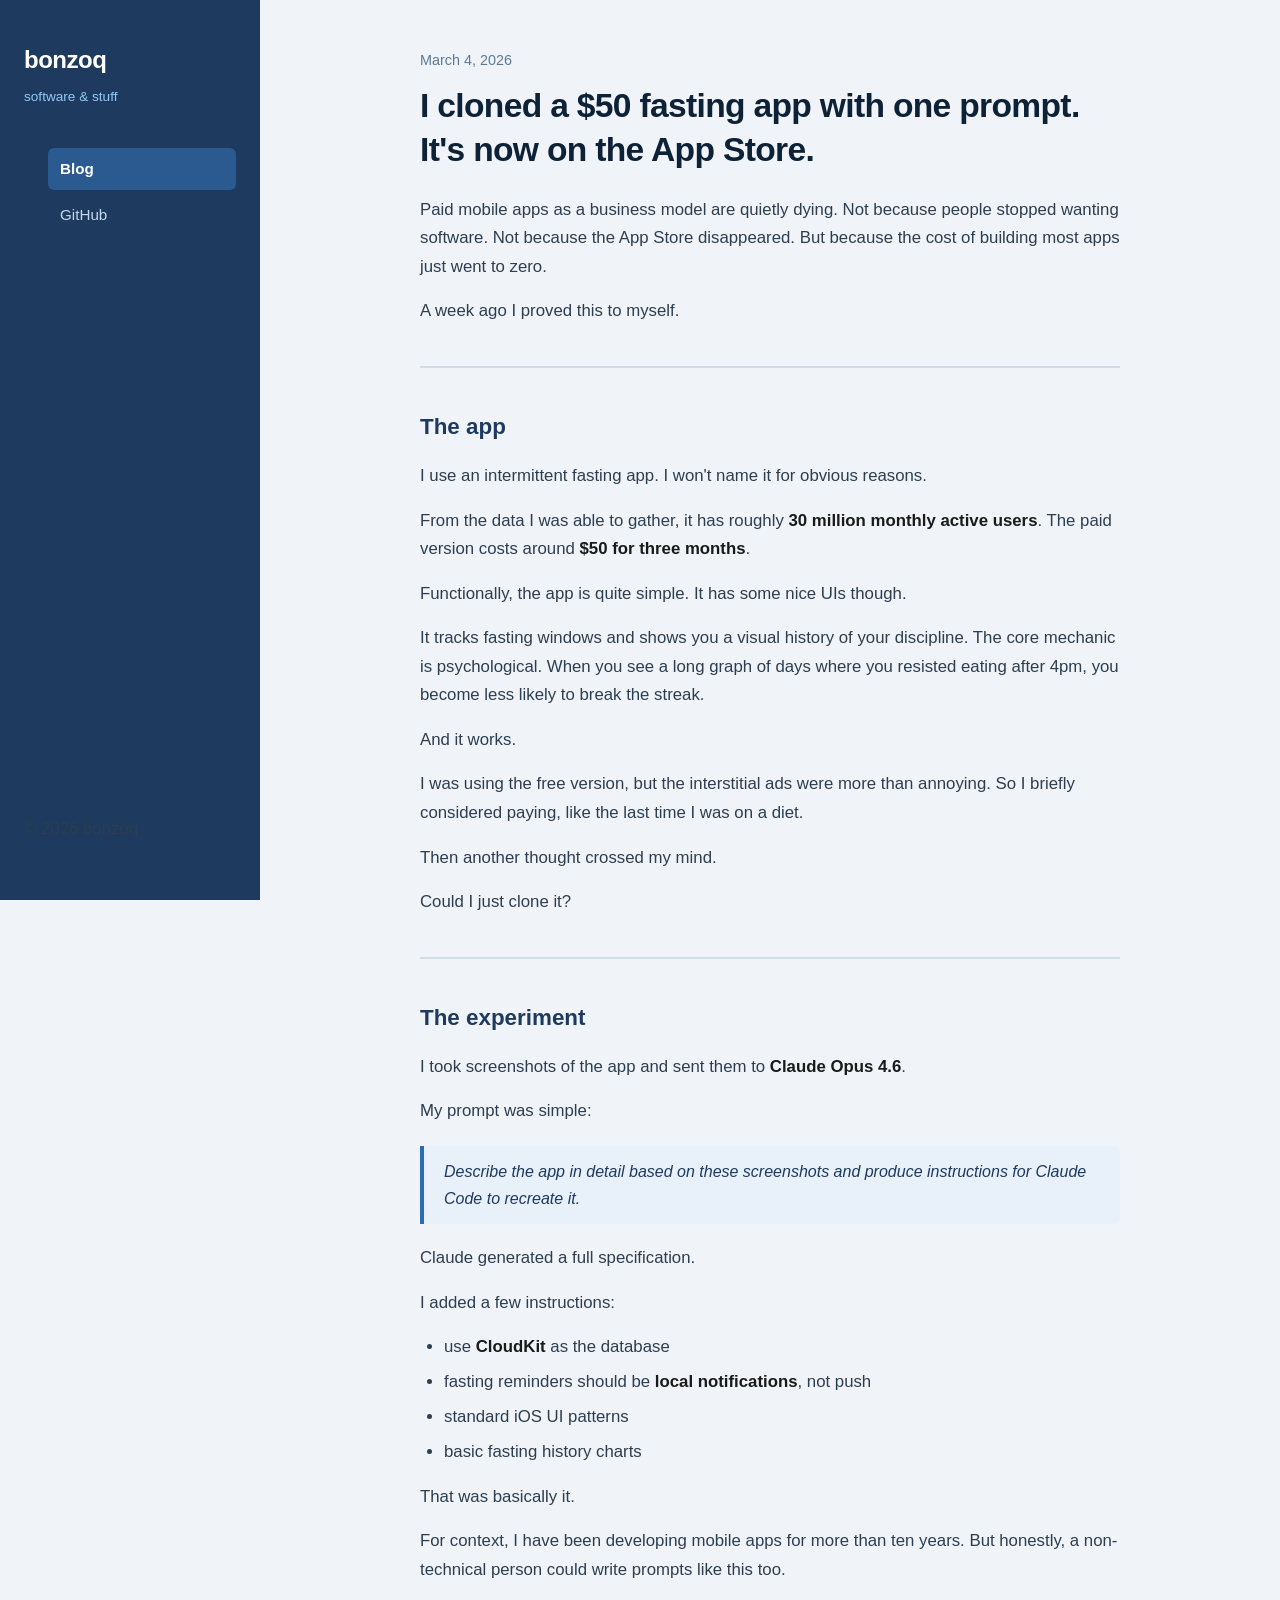
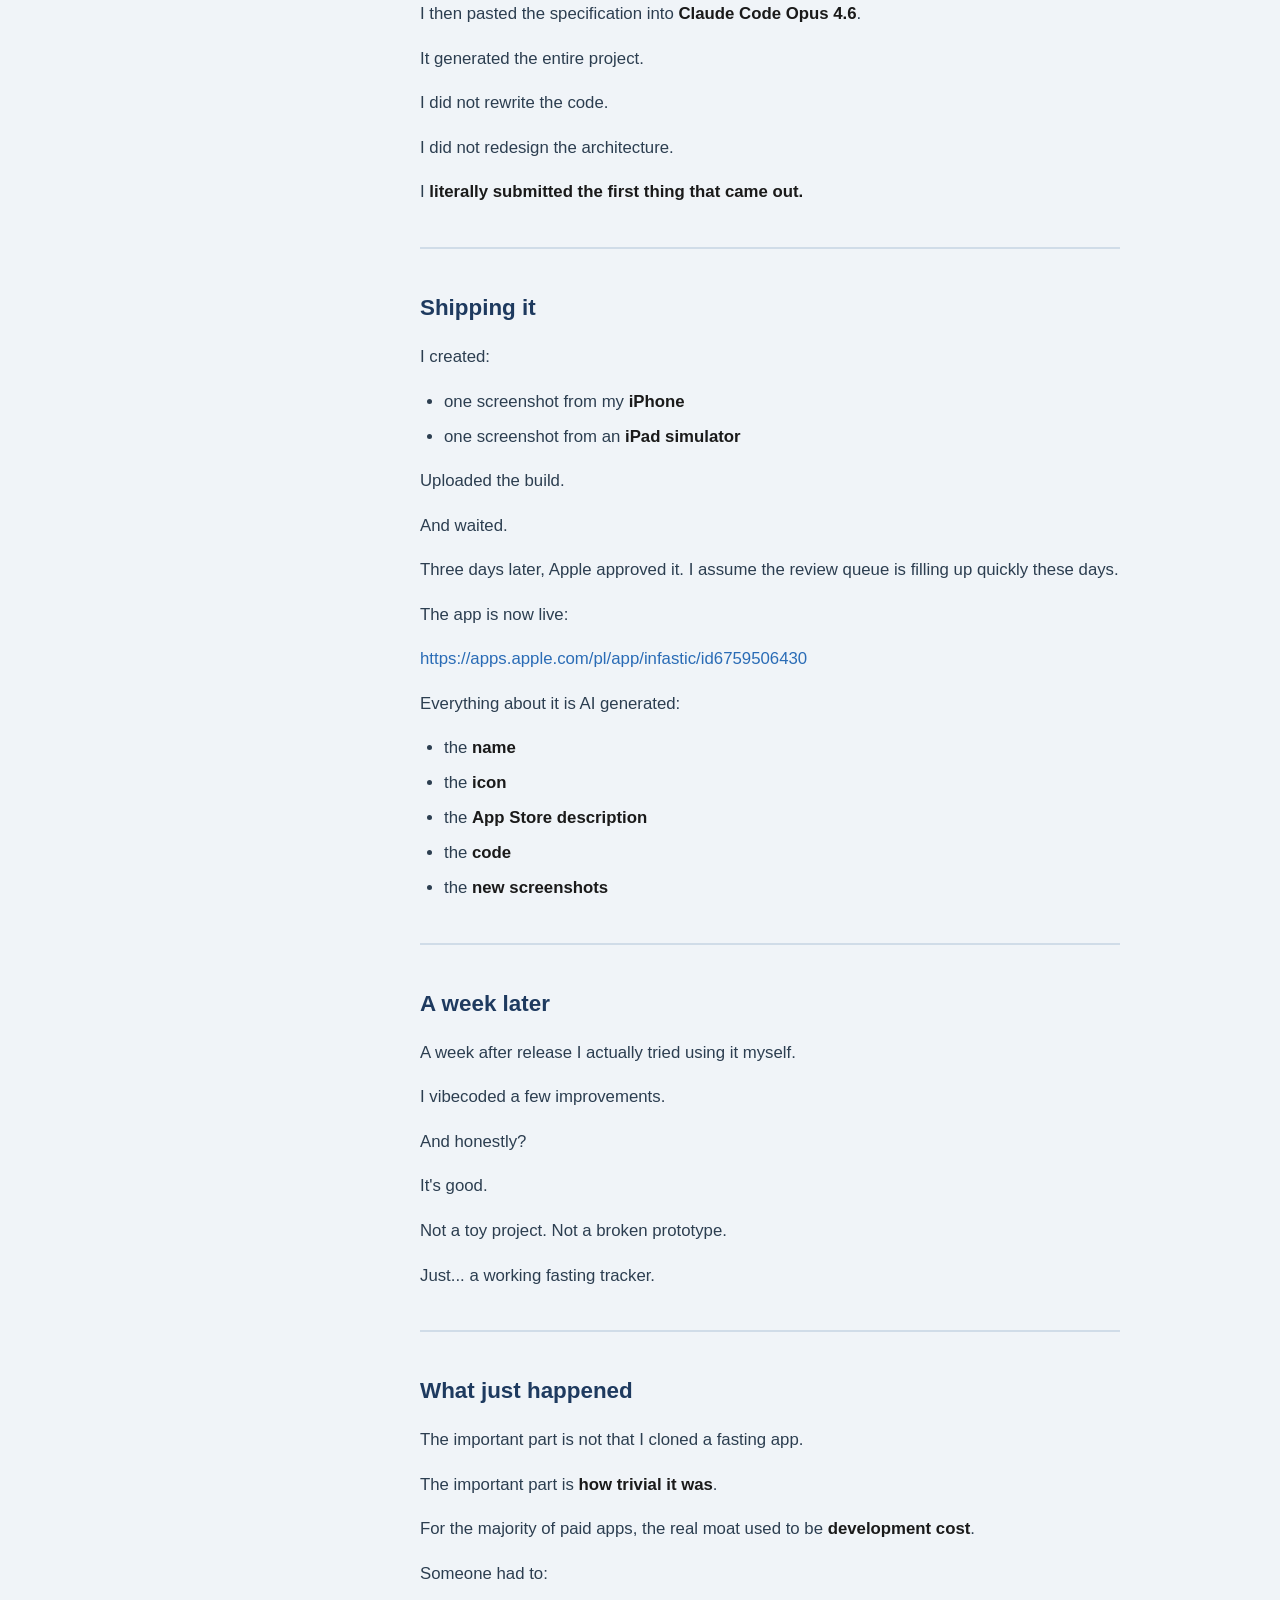
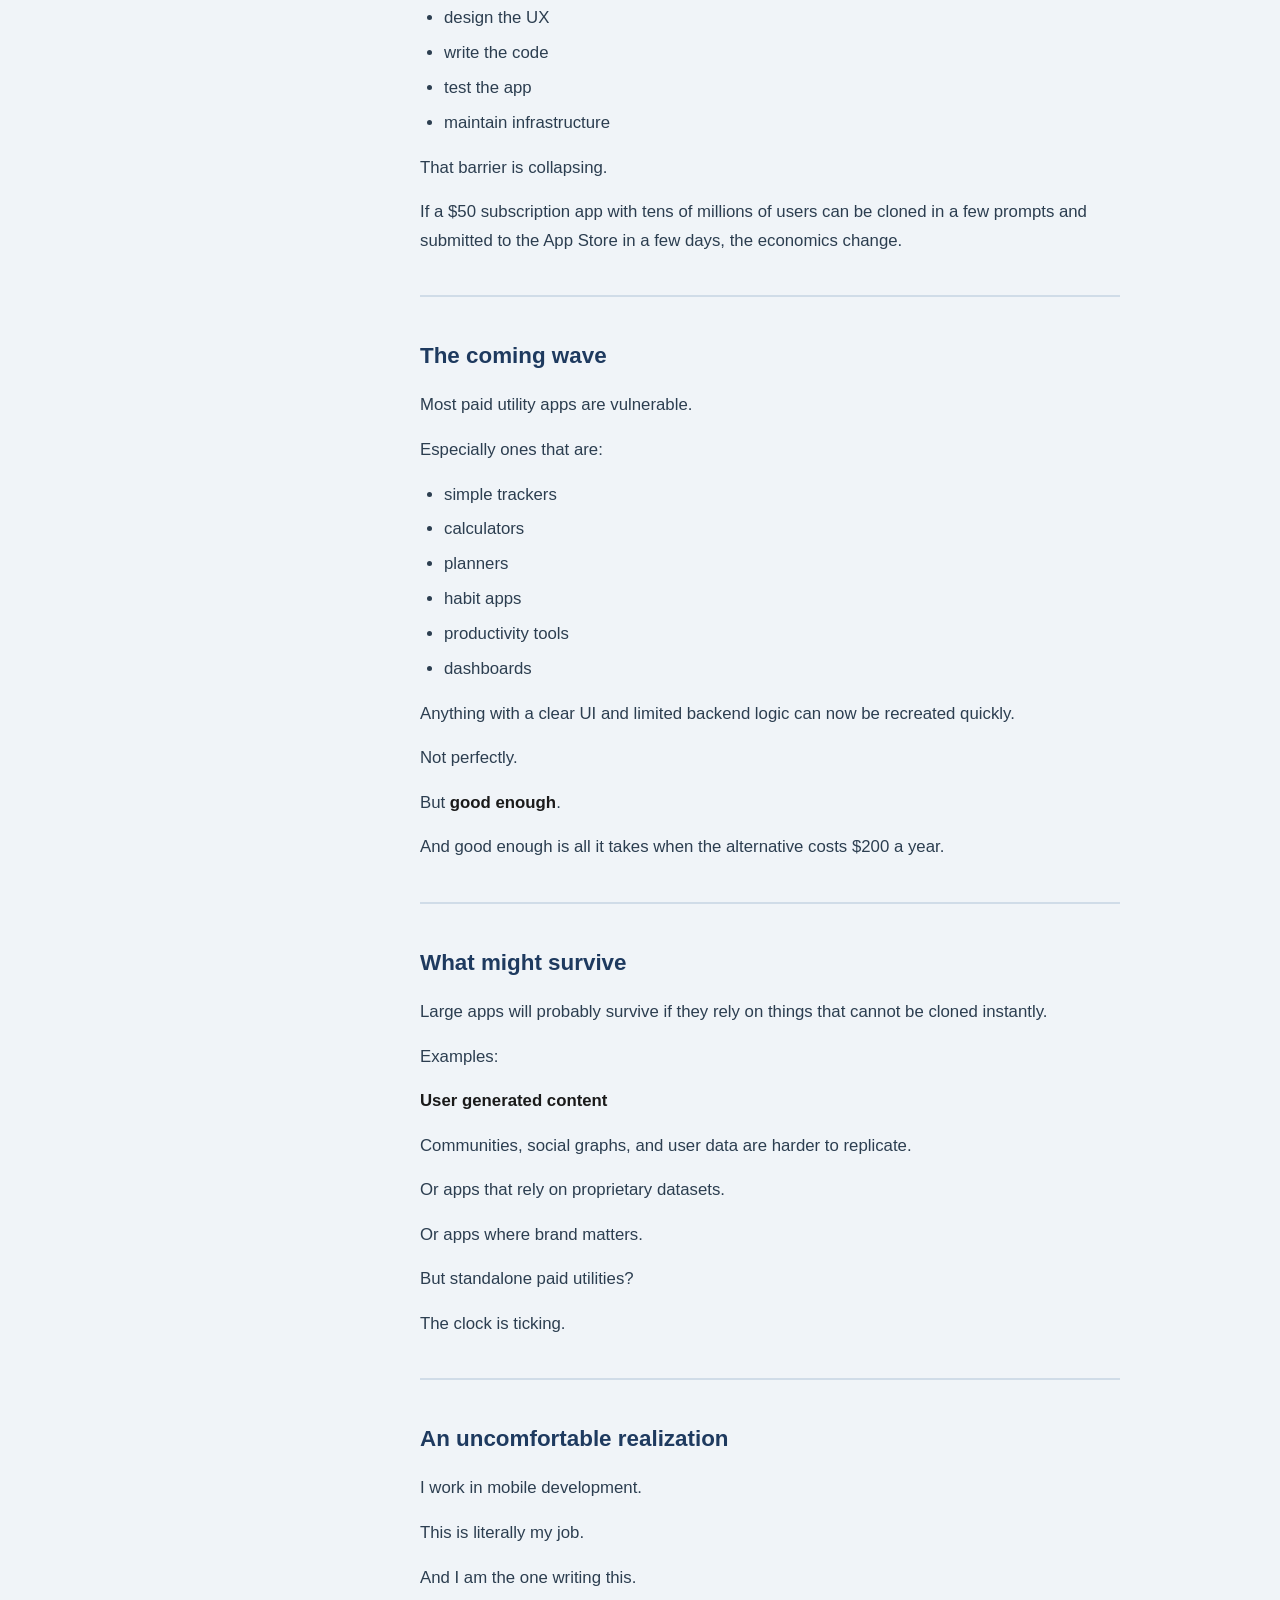
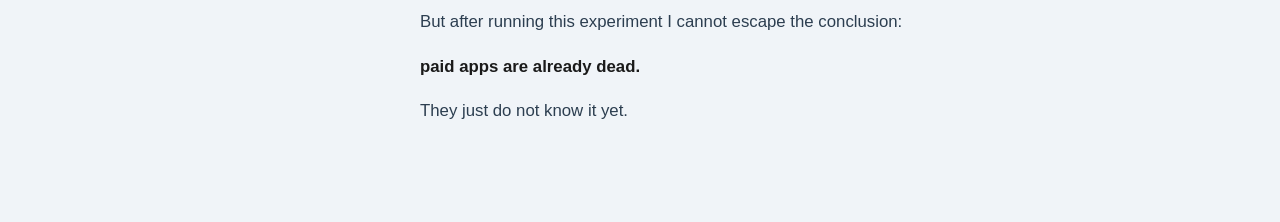
==== commit 263f31d9: "Update blog post text Co-Authored-By: Claude Opus 4.6 <noreply@anthropic.com>" ====
--- a/index.html
+++ b/index.html
@@ -44,7 +44,7 @@
             <h2>The app</h2>
             <p>I use an intermittent fasting app. I won't name it for obvious reasons.</p>
             <p>From the data I was able to gather, it has roughly <strong>30 million monthly active users</strong>. The paid version costs around <strong>$50 for three months</strong>.</p>
-            <p>Functionally, the app is extremely simple.</p>
+            <p>Functionally, the app is quite simple. It has some nice UIs though.</p>
             <p>It tracks fasting windows and shows you a visual history of your discipline. The core mechanic is psychological. When you see a long graph of days where you resisted eating after 4pm, you become less likely to break the streak.</p>
             <p>And it works.</p>
             <p>I was using the free version, but the interstitial ads were more than annoying. So I briefly considered paying, like the last time I was on a diet.</p>
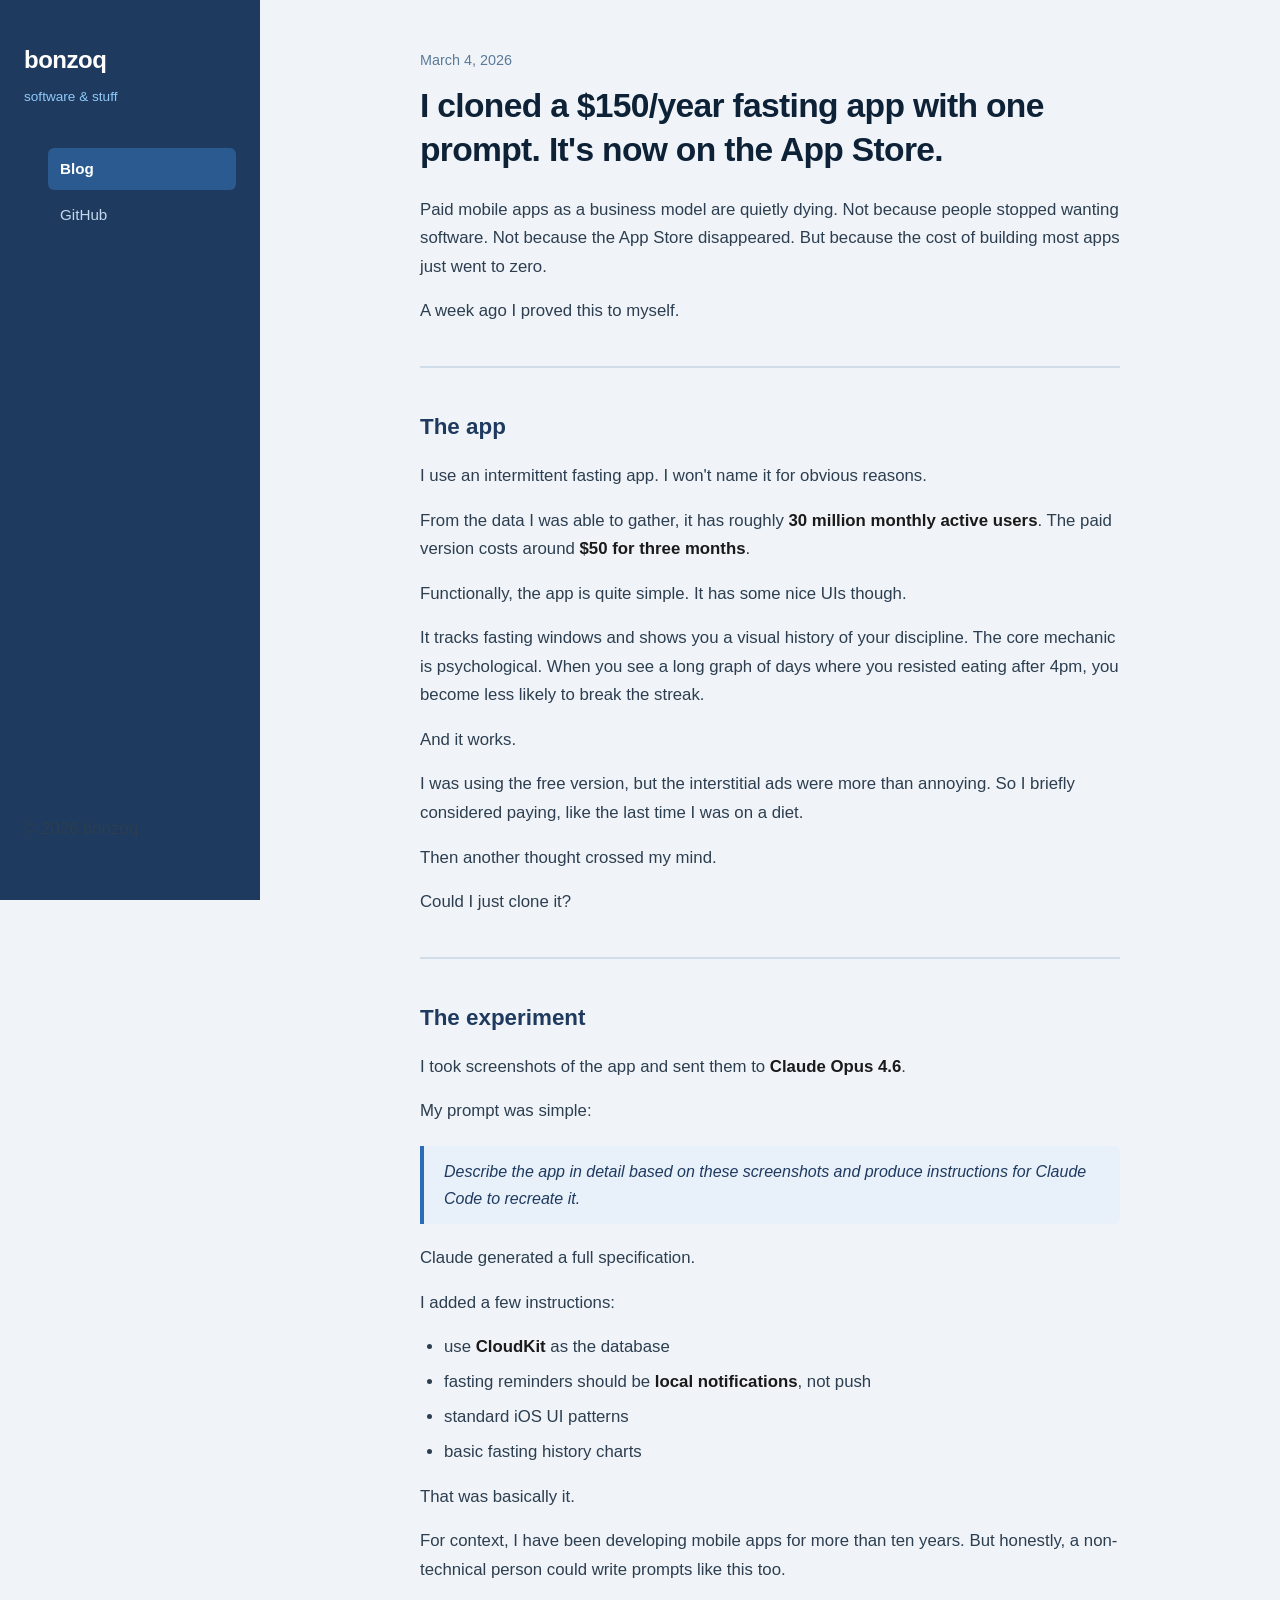
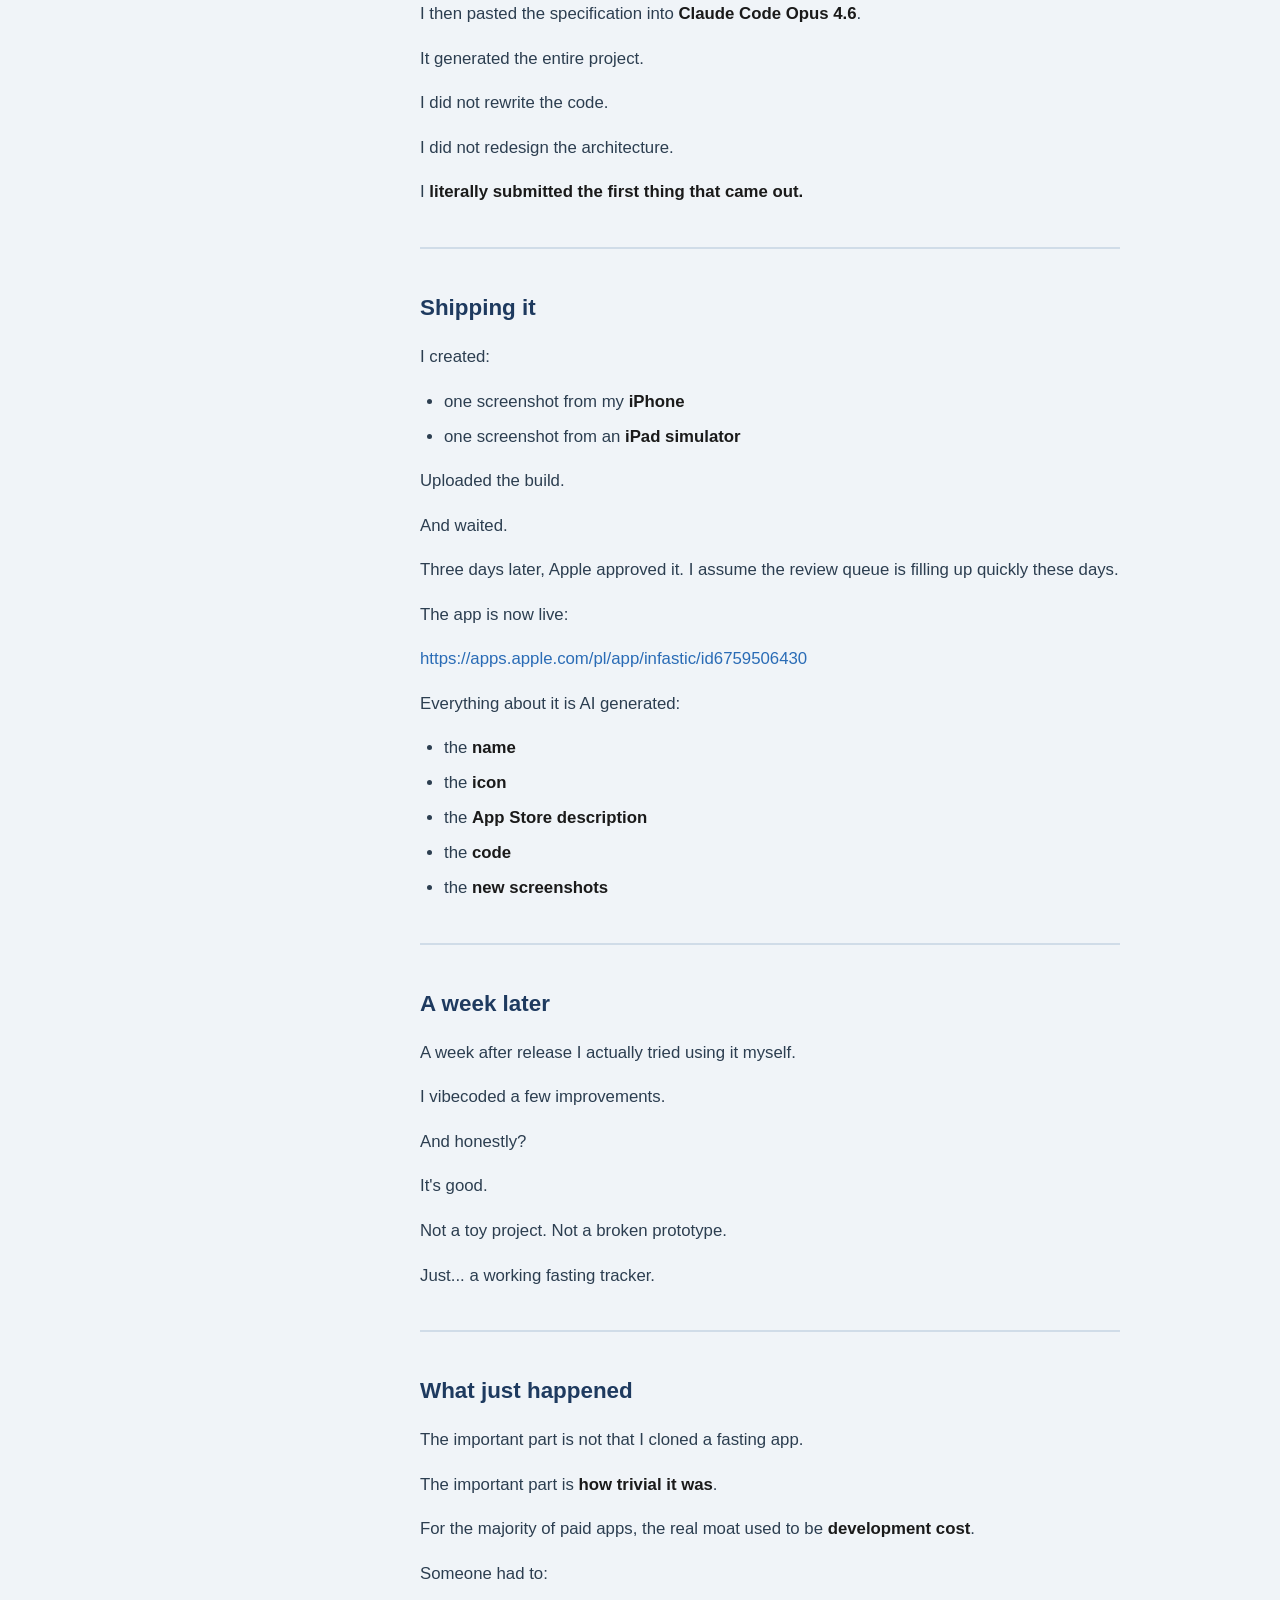
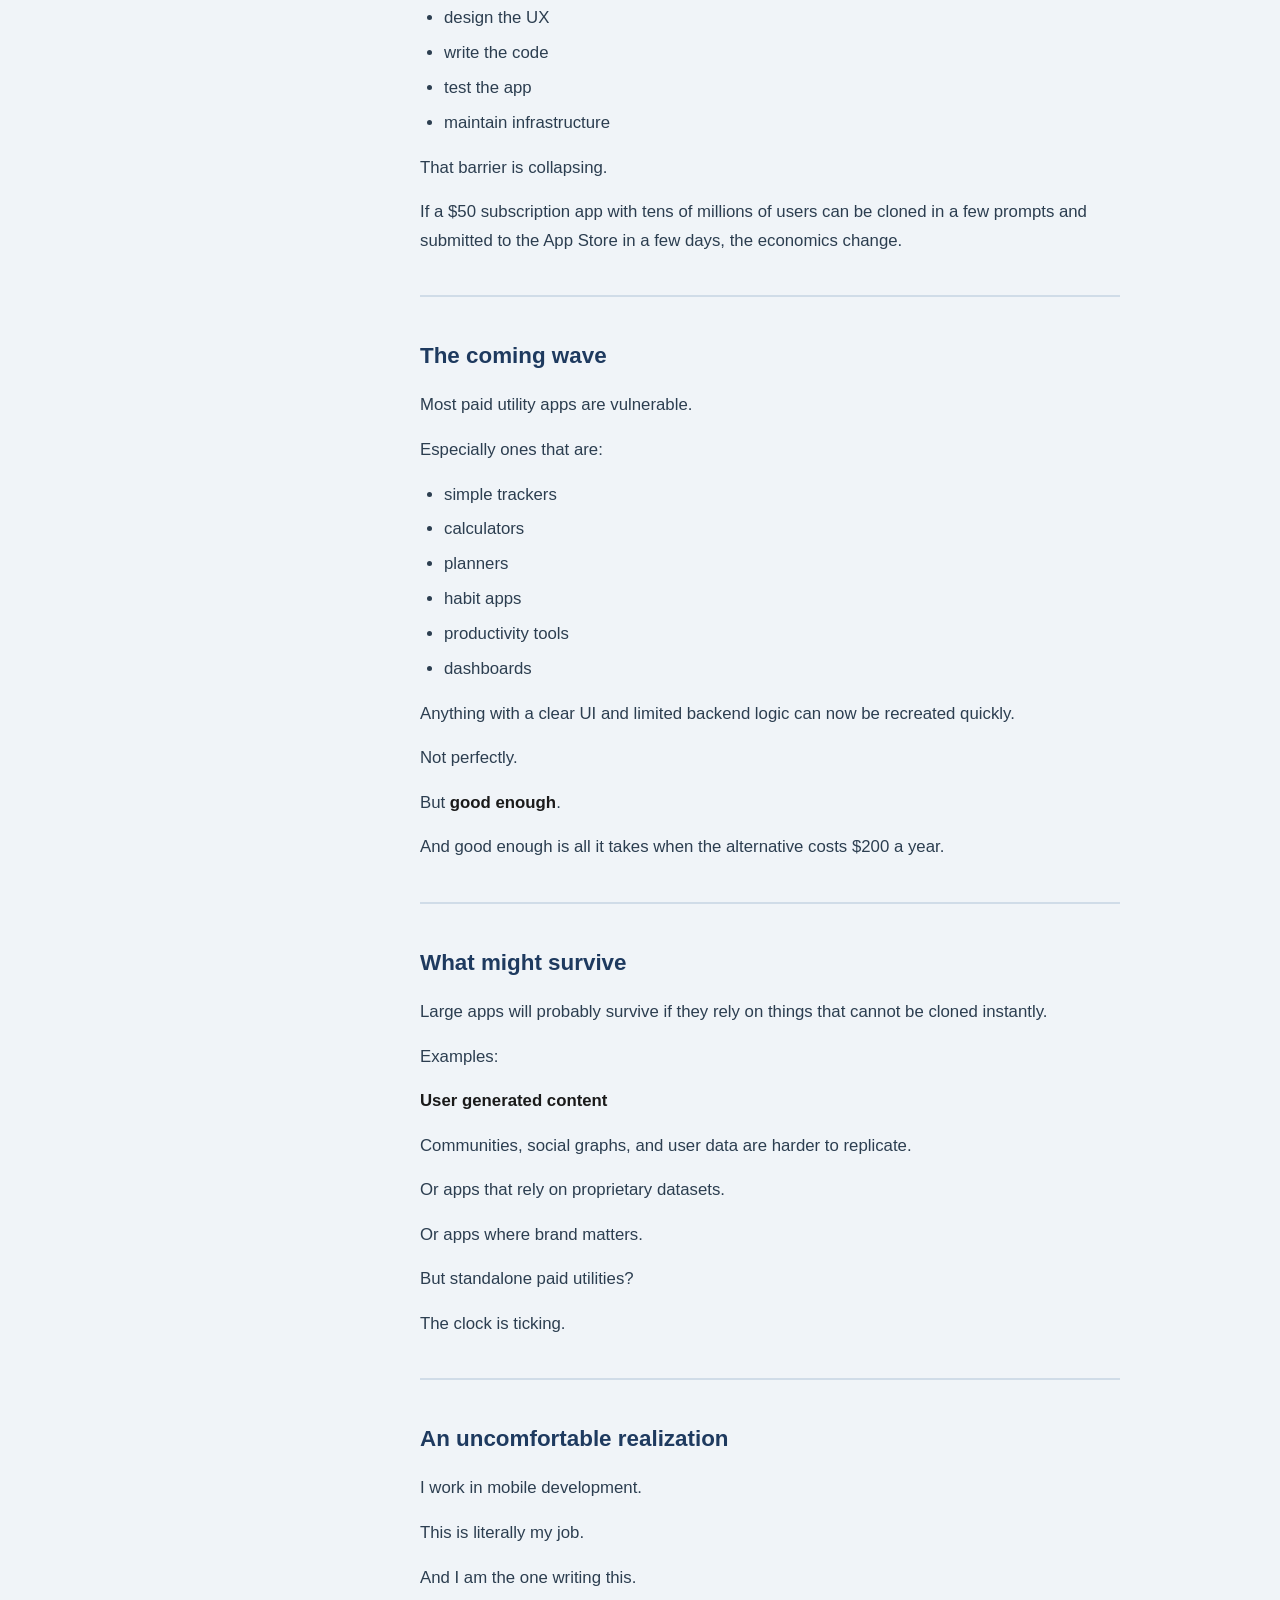
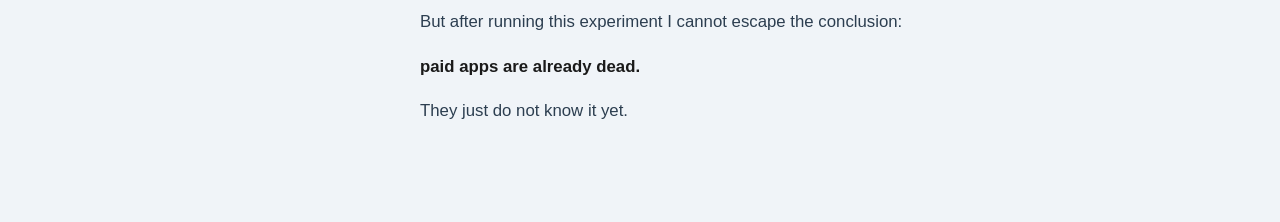
==== commit ce4f4181: "Update blog post text Co-Authored-By: Claude Opus 4.6 <noreply@anthropic.com>" ====
--- a/index.html
+++ b/index.html
@@ -34,7 +34,7 @@
     <main>
         <article>
             <div class="post-meta">March 4, 2026</div>
-            <h1>I cloned a $50 fasting app with one prompt. It's now on the App Store.</h1>
+            <h1>I cloned a $150/year fasting app with one prompt. It's now on the App Store.</h1>
 
             <p>Paid mobile apps as a business model are quietly dying. Not because people stopped wanting software. Not because the App Store disappeared. But because the cost of building most apps just went to zero.</p>
             <p>A week ago I proved this to myself.</p>
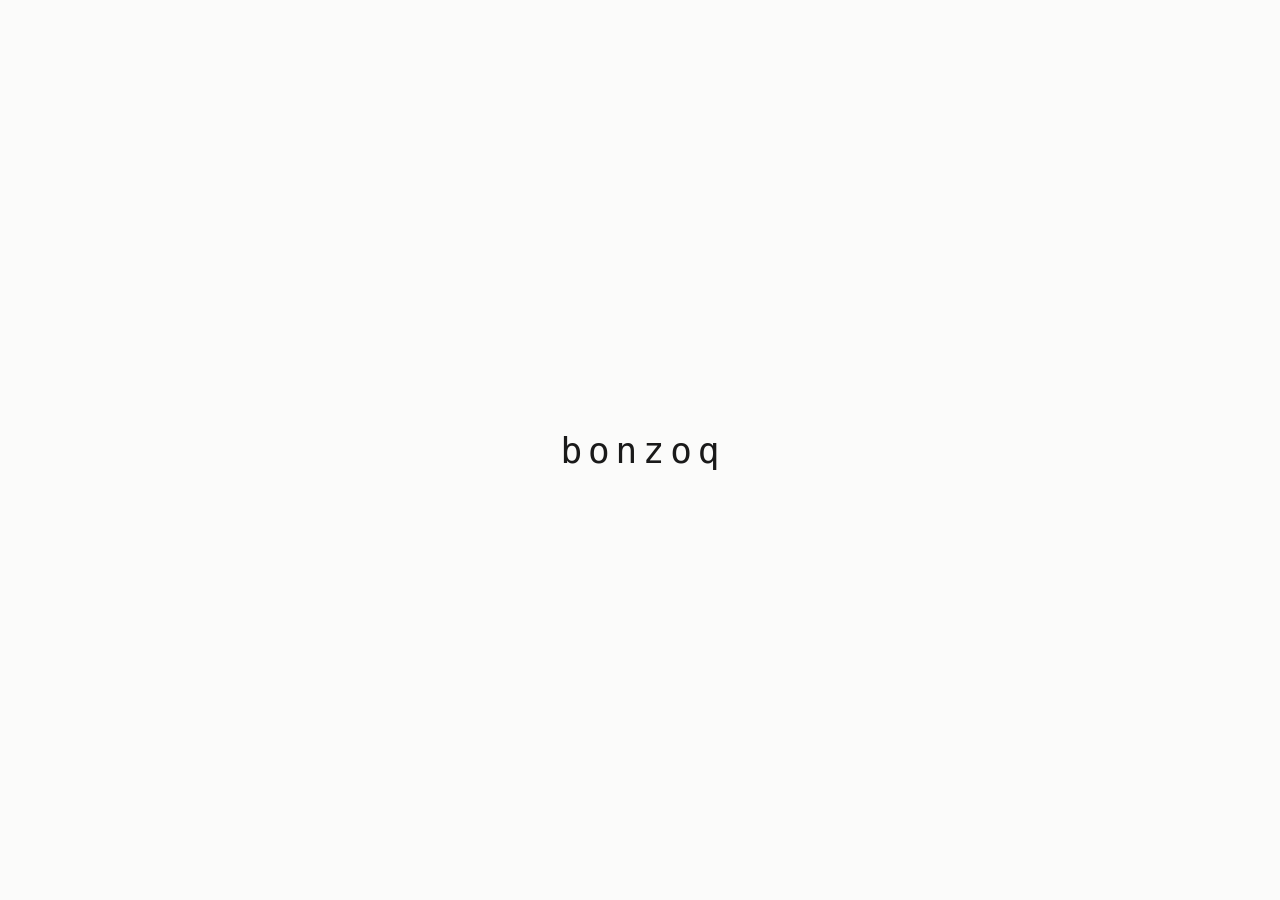
==== commit 9445814e: "Initial commit" ====
--- a/index.html
+++ b/index.html
@@ -1,166 +1,41 @@
 <!DOCTYPE html>
 <html lang="en">
 <head>
-    <meta charset="UTF-8">
-    <meta name="viewport" content="width=device-width, initial-scale=1.0">
-    <title>bonzoq</title>
-    <link rel="stylesheet" href="style.css">
-    <!-- Google tag (gtag.js) -->
-    <script async src="https://www.googletagmanager.com/gtag/js?id=G-9GK0PY5WZR"></script>
-    <script>
-      window.dataLayer = window.dataLayer || [];
-      function gtag(){dataLayer.push(arguments);}
-      gtag('js', new Date());
-      gtag('config', 'G-9GK0PY5WZR');
-    </script>
+<meta charset="utf-8">
+<meta name="viewport" content="width=device-width, initial-scale=1">
+<title>bonzoq</title>
+<link rel="icon" href="data:,">
+<style>
+  :root {
+    --bg: #fbfbfa;
+    --fg: #1a1a1a;
+  }
+  @media (prefers-color-scheme: dark) {
+    :root {
+      --bg: #111111;
+      --fg: #ededed;
+    }
+  }
+  * { margin: 0; padding: 0; box-sizing: border-box; }
+  html, body { height: 100%; }
+  body {
+    display: flex;
+    align-items: center;
+    justify-content: center;
+    background: var(--bg);
+    color: var(--fg);
+    font-family: ui-monospace, SFMono-Regular, "SF Mono", Menlo, Consolas, monospace;
+    -webkit-font-smoothing: antialiased;
+  }
+  h1 {
+    font-size: clamp(1.5rem, 6vw, 2.25rem);
+    font-weight: 400;
+    letter-spacing: 0.16em;
+    text-indent: 0.16em;
+  }
+</style>
 </head>
 <body>
-    <aside class="sidebar">
-        <div class="sidebar-inner">
-            <a href="/" class="logo">bonzoq</a>
-            <p class="tagline">software & stuff</p>
-            <nav>
-                <ul>
-                    <li><a href="/" class="active">Blog</a></li>
-                    <li><a href="https://github.com/bonzoq">GitHub</a></li>
-                </ul>
-            </nav>
-            <div class="sidebar-footer">
-                <p>&copy; 2026 bonzoq</p>
-            </div>
-        </div>
-    </aside>
-
-    <main>
-        <article>
-            <div class="post-meta">March 4, 2026</div>
-            <h1>I cloned a $150/year fasting app with one prompt. It's now on the App Store.</h1>
-
-            <p>Paid mobile apps as a business model are quietly dying. Not because people stopped wanting software. Not because the App Store disappeared. But because the cost of building most apps just went to zero.</p>
-            <p>A week ago I proved this to myself.</p>
-
-            <hr>
-
-            <h2>The app</h2>
-            <p>I use an intermittent fasting app. I won't name it for obvious reasons.</p>
-            <p>From the data I was able to gather, it has roughly <strong>30 million monthly active users</strong>. The paid version costs around <strong>$50 for three months</strong>.</p>
-            <p>Functionally, the app is quite simple. It has some nice UIs though.</p>
-            <p>It tracks fasting windows and shows you a visual history of your discipline. The core mechanic is psychological. When you see a long graph of days where you resisted eating after 4pm, you become less likely to break the streak.</p>
-            <p>And it works.</p>
-            <p>I was using the free version, but the interstitial ads were more than annoying. So I briefly considered paying, like the last time I was on a diet.</p>
-            <p>Then another thought crossed my mind.</p>
-            <p>Could I just clone it?</p>
-
-            <hr>
-
-            <h2>The experiment</h2>
-            <p>I took screenshots of the app and sent them to <strong>Claude Opus 4.6</strong>.</p>
-            <p>My prompt was simple:</p>
-            <blockquote>Describe the app in detail based on these screenshots and produce instructions for Claude Code to recreate it.</blockquote>
-            <p>Claude generated a full specification.</p>
-            <p>I added a few instructions:</p>
-            <ul>
-                <li>use <strong>CloudKit</strong> as the database</li>
-                <li>fasting reminders should be <strong>local notifications</strong>, not push</li>
-                <li>standard iOS UI patterns</li>
-                <li>basic fasting history charts</li>
-            </ul>
-            <p>That was basically it.</p>
-            <p>For context, I have been developing mobile apps for more than ten years. But honestly, a non-technical person could write prompts like this too.</p>
-            <p>I then pasted the specification into <strong>Claude Code Opus 4.6</strong>.</p>
-            <p>It generated the entire project.</p>
-            <p>I did not rewrite the code.</p>
-            <p>I did not redesign the architecture.</p>
-            <p>I <strong>literally submitted the first thing that came out.</strong></p>
-
-            <hr>
-
-            <h2>Shipping it</h2>
-            <p>I created:</p>
-            <ul>
-                <li>one screenshot from my <strong>iPhone</strong></li>
-                <li>one screenshot from an <strong>iPad simulator</strong></li>
-            </ul>
-            <p>Uploaded the build.</p>
-            <p>And waited.</p>
-            <p>Three days later, Apple approved it. I assume the review queue is filling up quickly these days.</p>
-            <p>The app is now live:</p>
-            <p><a href="https://apps.apple.com/pl/app/infastic/id6759506430">https://apps.apple.com/pl/app/infastic/id6759506430</a></p>
-            <p>Everything about it is AI generated:</p>
-            <ul>
-                <li>the <strong>name</strong></li>
-                <li>the <strong>icon</strong></li>
-                <li>the <strong>App Store description</strong></li>
-                <li>the <strong>code</strong></li>
-                <li>the <strong>new screenshots</strong></li>
-            </ul>
-
-            <hr>
-
-            <h2>A week later</h2>
-            <p>A week after release I actually tried using it myself.</p>
-            <p>I vibecoded a few improvements.</p>
-            <p>And honestly?</p>
-            <p>It's good.</p>
-            <p>Not a toy project. Not a broken prototype.</p>
-            <p>Just... a working fasting tracker.</p>
-
-            <hr>
-
-            <h2>What just happened</h2>
-            <p>The important part is not that I cloned a fasting app.</p>
-            <p>The important part is <strong>how trivial it was</strong>.</p>
-            <p>For the majority of paid apps, the real moat used to be <strong>development cost</strong>.</p>
-            <p>Someone had to:</p>
-            <ul>
-                <li>design the UX</li>
-                <li>write the code</li>
-                <li>test the app</li>
-                <li>maintain infrastructure</li>
-            </ul>
-            <p>That barrier is collapsing.</p>
-            <p>If a $50 subscription app with tens of millions of users can be cloned in a few prompts and submitted to the App Store in a few days, the economics change.</p>
-
-            <hr>
-
-            <h2>The coming wave</h2>
-            <p>Most paid utility apps are vulnerable.</p>
-            <p>Especially ones that are:</p>
-            <ul>
-                <li>simple trackers</li>
-                <li>calculators</li>
-                <li>planners</li>
-                <li>habit apps</li>
-                <li>productivity tools</li>
-                <li>dashboards</li>
-            </ul>
-            <p>Anything with a clear UI and limited backend logic can now be recreated quickly.</p>
-            <p>Not perfectly.</p>
-            <p>But <strong>good enough</strong>.</p>
-            <p>And good enough is all it takes when the alternative costs $200 a year.</p>
-
-            <hr>
-
-            <h2>What might survive</h2>
-            <p>Large apps will probably survive if they rely on things that cannot be cloned instantly.</p>
-            <p>Examples:</p>
-            <p><strong>User generated content</strong></p>
-            <p>Communities, social graphs, and user data are harder to replicate.</p>
-            <p>Or apps that rely on proprietary datasets.</p>
-            <p>Or apps where brand matters.</p>
-            <p>But standalone paid utilities?</p>
-            <p>The clock is ticking.</p>
-
-            <hr>
-
-            <h2>An uncomfortable realization</h2>
-            <p>I work in mobile development.</p>
-            <p>This is literally my job.</p>
-            <p>And I am the one writing this.</p>
-            <p>But after running this experiment I cannot escape the conclusion:</p>
-            <p><strong>paid apps are already dead.</strong></p>
-            <p>They just do not know it yet.</p>
-        </article>
-    </main>
+  <h1>bonzoq</h1>
 </body>
 </html>
